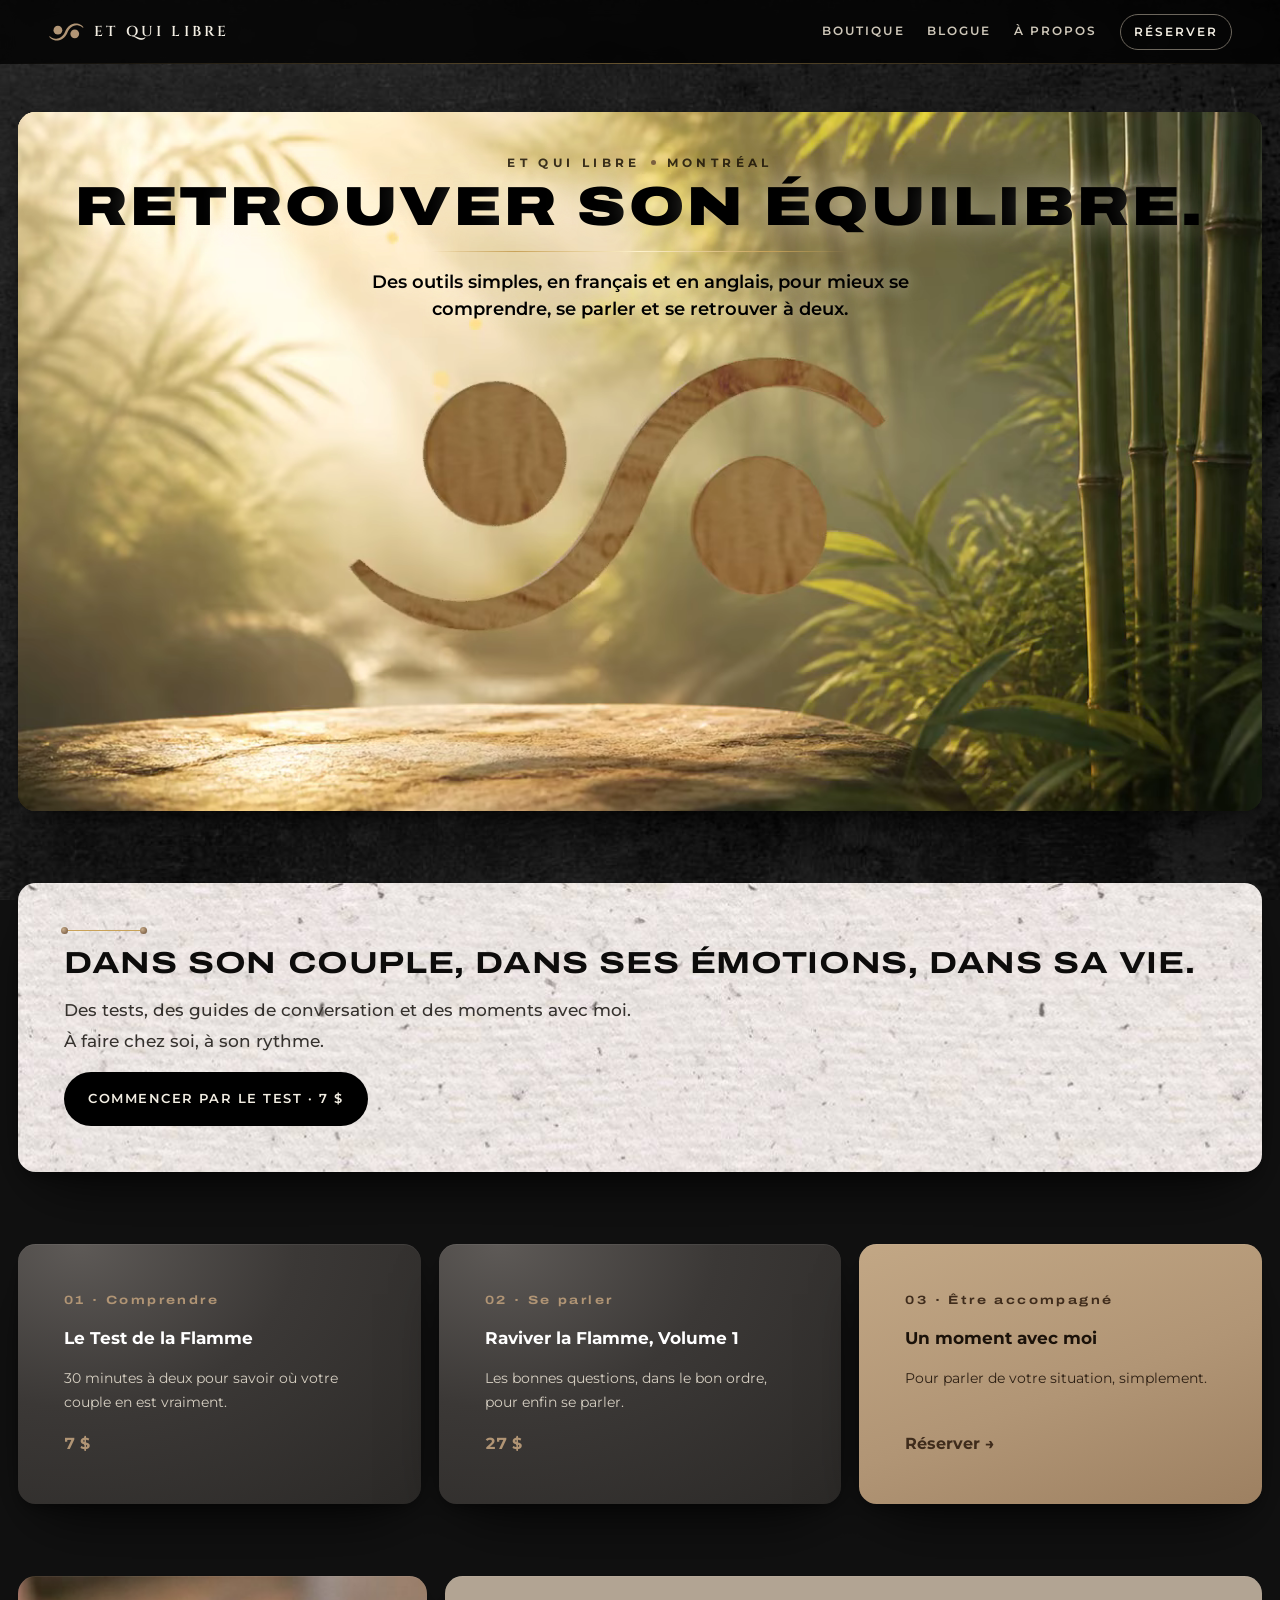
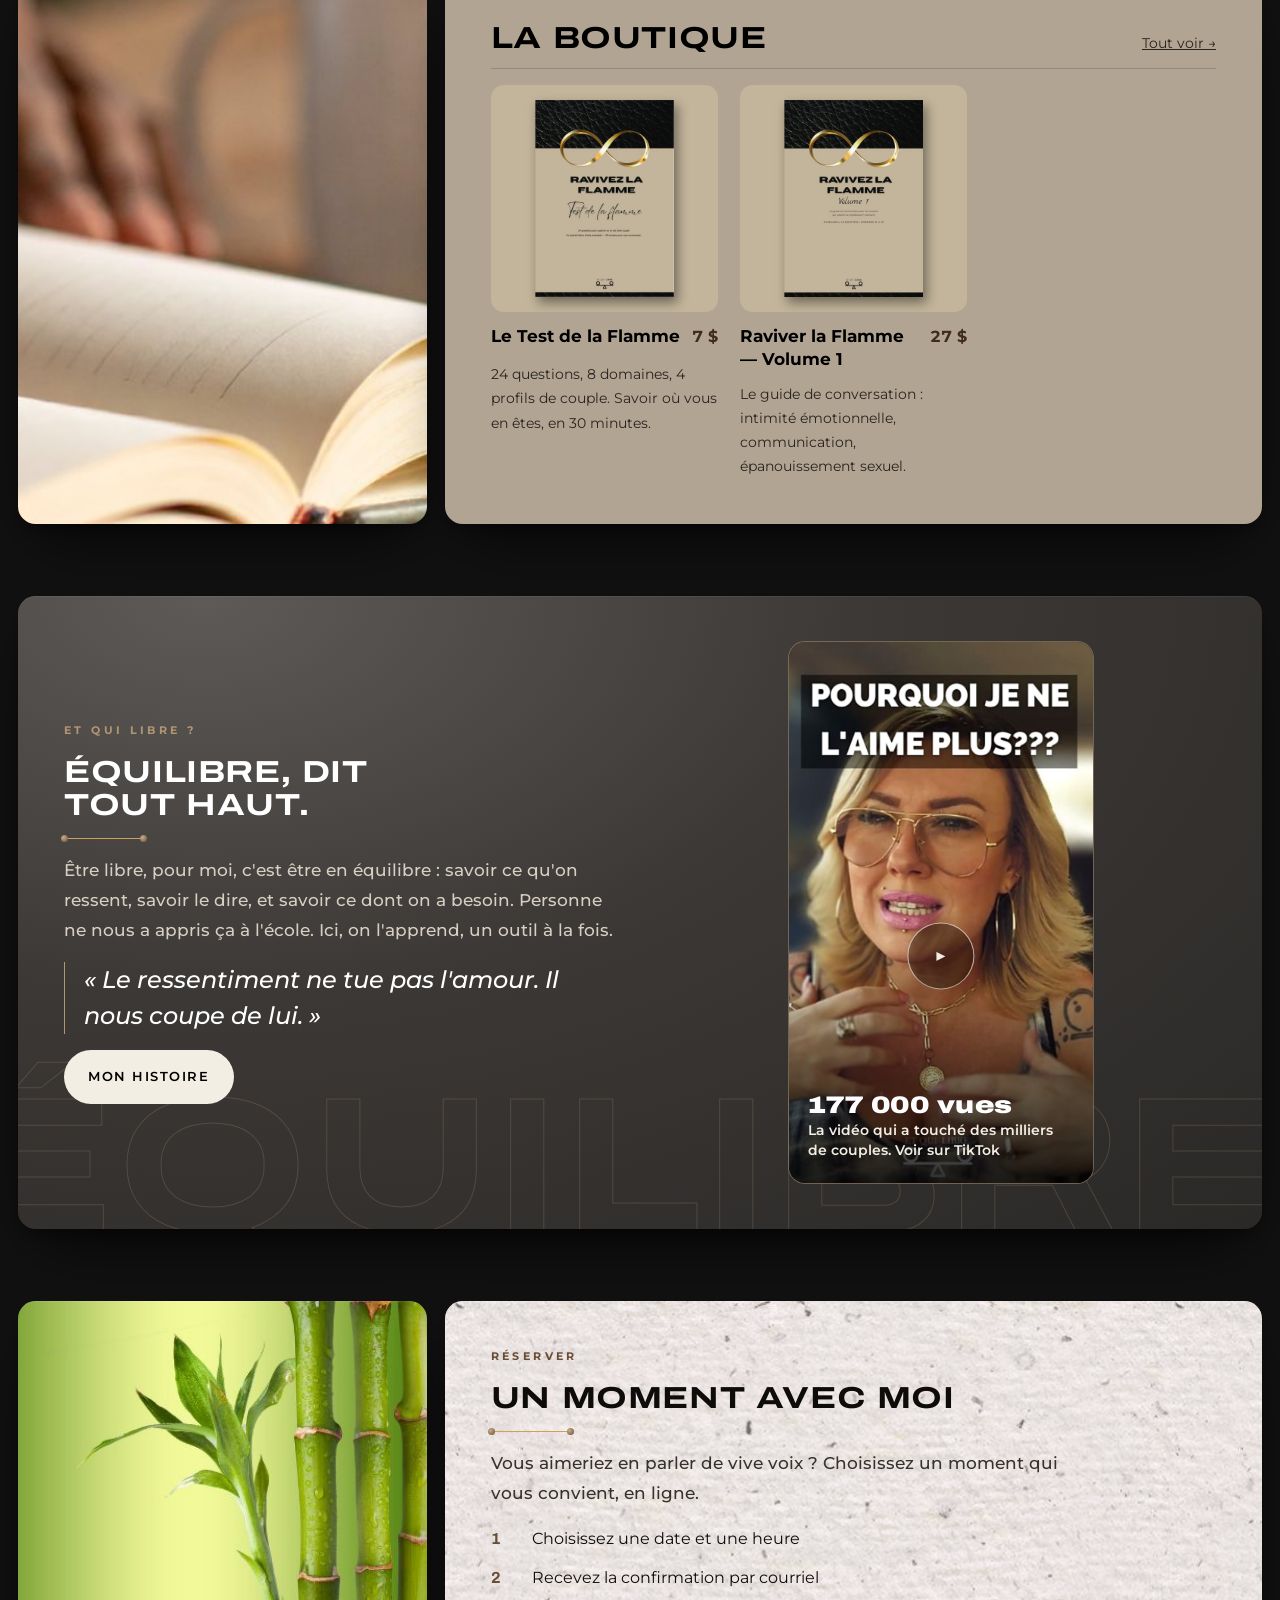
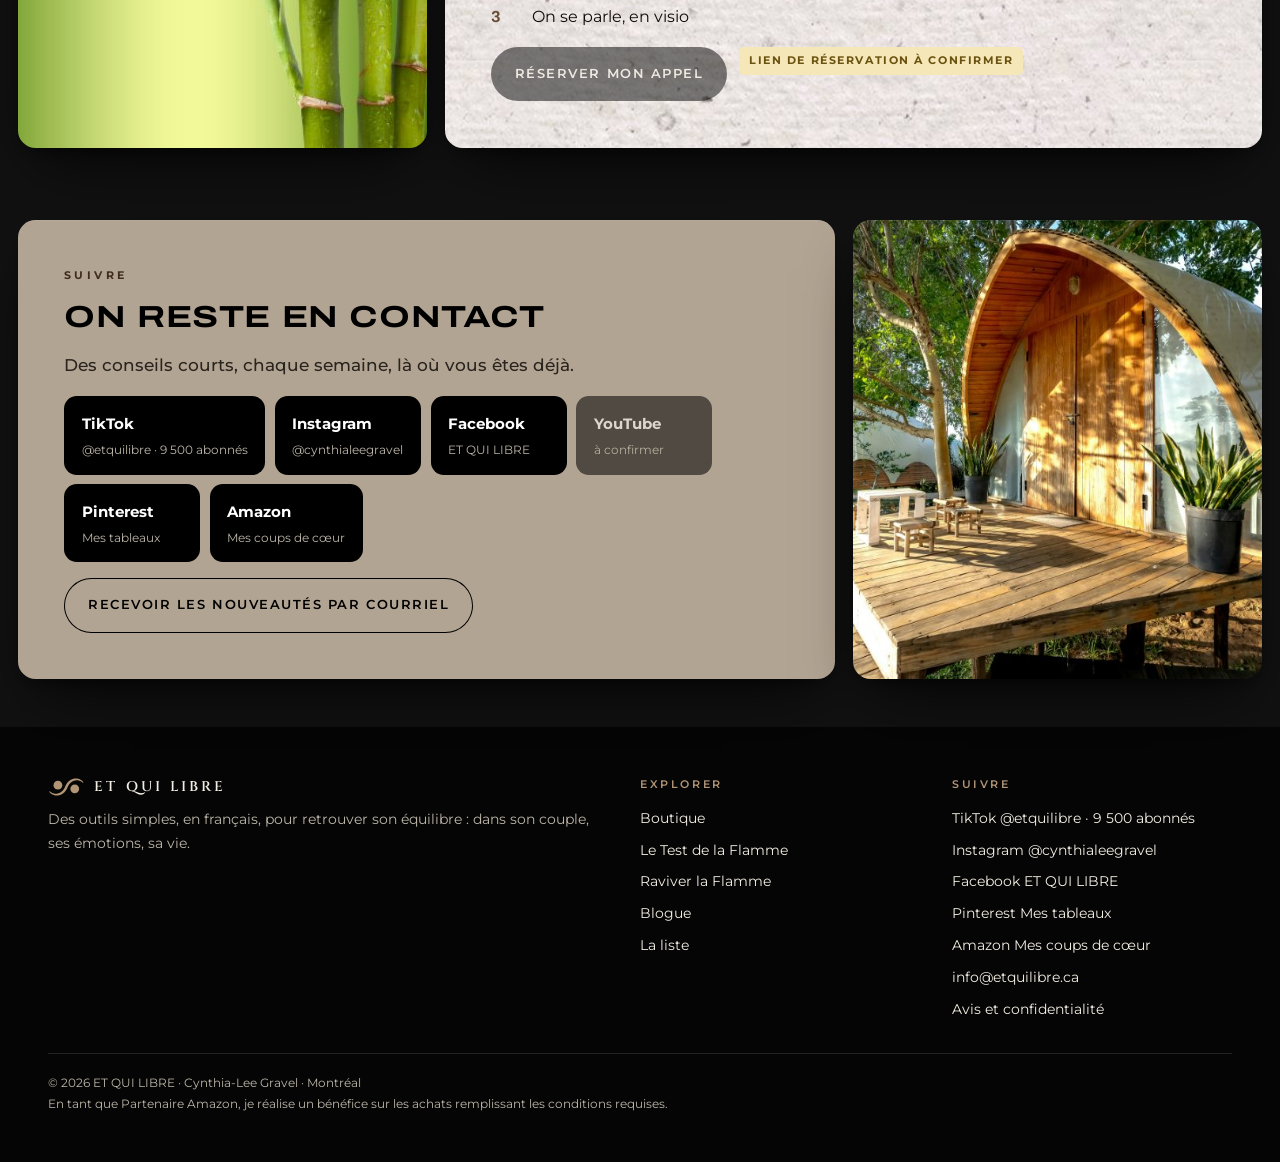
==== index.html @ c521b063 "Add files via upload" ====
<!doctype html><html lang="fr"><head><meta charset="utf-8"><meta name="viewport" content="width=device-width, initial-scale=1, viewport-fit=cover"><title>ET QUI LIBRE</title>
<meta name="claude:viewport-fit-sides" content="cover">
<meta name="description" content="Des outils simples, en français, pour retrouver son équilibre : dans son couple, ses émotions, sa vie.">
<meta property="og:title" content="ET QUI LIBRE"><meta property="og:description" content="Des outils simples, en français, pour retrouver son équilibre : dans son couple, ses émotions, sa vie.">
<link rel="preconnect" href="https://fonts.googleapis.com"><link rel="preconnect" href="https://fonts.gstatic.com" crossorigin><link rel="stylesheet" href="https://fonts.googleapis.com/css2?family=Archivo:wdth,wght@125,400;125,700;125,900&family=Cinzel:wght@600&family=Montserrat:ital,wght@0,400;0,500;0,700;1,500&display=swap"><link rel="stylesheet" href="style.css">
</head><body><header class="top"><div class="wrap"><a class="brand" href="index.html"><svg viewBox="0 0 100 60" aria-hidden="true"><path d="M3.3 42.6 L3.8 43.4 L4.4 44.1 L5.0 44.9 L5.7 45.6 L6.4 46.2 L7.0 46.9 L7.8 47.5 L8.5 48.1 L9.3 48.6 L10.0 49.2 L10.8 49.7 L11.6 50.1 L12.5 50.6 L13.3 51.0 L14.2 51.4 L15.1 51.7 L15.9 52.0 L16.8 52.3 L17.8 52.5 L18.7 52.8 L19.6 52.9 L20.6 53.1 L21.5 53.2 L22.5 53.3 L23.4 53.3 L24.4 53.3 L25.4 53.3 L26.3 53.2 L27.3 53.1 L28.3 53.0 L29.3 52.8 L30.3 52.6 L31.2 52.4 L32.2 52.1 L33.2 51.7 L34.1 51.4 L35.1 51.0 L36.0 50.6 L37.0 50.1 L37.9 49.6 L38.8 49.0 L39.8 48.4 L40.7 47.8 L41.5 47.1 L42.4 46.4 L43.3 45.7 L44.1 44.9 L44.9 44.1 L45.7 43.2 L46.5 42.3 L47.3 41.4 L48.0 40.4 L48.8 39.4 L49.5 38.4 L50.1 37.3 L50.8 36.2 L51.4 35.0 L52.0 33.8 L52.6 32.6 L53.1 31.4 L53.6 30.2 L54.1 29.2 L54.6 28.1 L55.1 27.1 L55.7 26.2 L56.2 25.3 L56.8 24.4 L57.4 23.5 L58.0 22.7 L58.6 21.9 L59.2 21.2 L59.9 20.5 L60.5 19.8 L61.2 19.1 L61.8 18.5 L62.5 17.9 L63.2 17.3 L63.9 16.8 L64.6 16.3 L65.3 15.8 L66.0 15.3 L66.8 14.9 L67.5 14.5 L68.2 14.1 L69.0 13.8 L69.7 13.5 L70.5 13.2 L71.3 12.9 L72.0 12.7 L72.8 12.5 L73.6 12.3 L74.3 12.2 L75.1 12.0 L75.9 11.9 L76.7 11.8 L77.5 11.8 L78.3 11.8 L79.0 11.8 L79.8 11.8 L80.6 11.9 L81.4 11.9 L82.2 12.1 L82.9 12.2 L83.7 12.4 L84.5 12.5 L85.3 12.8 L86.0 13.0 L86.8 13.3 L87.5 13.6 L88.3 13.9 L89.0 14.2 L89.7 14.6 L90.5 15.0 L91.2 15.5 L91.9 15.9 L92.6 16.4 L93.3 16.9 L94.0 17.5 L94.6 18.0 L95.3 18.6 L96.7 17.4 L96.2 16.6 L95.6 15.9 L95.0 15.1 L94.3 14.4 L93.6 13.8 L93.0 13.1 L92.2 12.5 L91.5 11.9 L90.7 11.4 L90.0 10.8 L89.2 10.3 L88.4 9.9 L87.5 9.4 L86.7 9.0 L85.8 8.6 L84.9 8.3 L84.1 8.0 L83.2 7.7 L82.2 7.5 L81.3 7.2 L80.4 7.1 L79.4 6.9 L78.5 6.8 L77.5 6.7 L76.6 6.7 L75.6 6.7 L74.6 6.7 L73.7 6.8 L72.7 6.9 L71.7 7.0 L70.7 7.2 L69.7 7.4 L68.8 7.6 L67.8 7.9 L66.8 8.3 L65.9 8.6 L64.9 9.0 L64.0 9.4 L63.0 9.9 L62.1 10.4 L61.2 11.0 L60.2 11.6 L59.3 12.2 L58.5 12.9 L57.6 13.6 L56.7 14.3 L55.9 15.1 L55.1 15.9 L54.3 16.8 L53.5 17.7 L52.7 18.6 L52.0 19.6 L51.2 20.6 L50.5 21.6 L49.9 22.7 L49.2 23.8 L48.6 25.0 L48.0 26.2 L47.4 27.4 L46.9 28.6 L46.4 29.8 L45.9 30.8 L45.4 31.9 L44.9 32.9 L44.3 33.8 L43.8 34.7 L43.2 35.6 L42.6 36.5 L42.0 37.3 L41.4 38.1 L40.8 38.8 L40.1 39.5 L39.5 40.2 L38.8 40.9 L38.2 41.5 L37.5 42.1 L36.8 42.7 L36.1 43.2 L35.4 43.7 L34.7 44.2 L34.0 44.7 L33.2 45.1 L32.5 45.5 L31.8 45.9 L31.0 46.2 L30.3 46.5 L29.5 46.8 L28.7 47.1 L28.0 47.3 L27.2 47.5 L26.4 47.7 L25.7 47.8 L24.9 48.0 L24.1 48.1 L23.3 48.2 L22.5 48.2 L21.7 48.2 L21.0 48.2 L20.2 48.2 L19.4 48.1 L18.6 48.1 L17.8 47.9 L17.1 47.8 L16.3 47.6 L15.5 47.5 L14.7 47.2 L14.0 47.0 L13.2 46.7 L12.5 46.4 L11.7 46.1 L11.0 45.8 L10.3 45.4 L9.5 45.0 L8.8 44.5 L8.1 44.1 L7.4 43.6 L6.7 43.1 L6.0 42.5 L5.4 42.0 L4.7 41.4Z" fill="currentColor"/><circle cx="27" cy="25" r="12" fill="currentColor"/><circle cx="73" cy="35" r="12" fill="currentColor"/></svg><span>ET QUI LIBRE</span></a><nav class="nav" aria-label="Menu"><a href="boutique/index.html">Boutique</a><a href="blogue/index.html">Blogue</a><a href="a-propos/index.html">À propos</a><a href="index.html#reserver" class="cta">Réserver</a></nav></div></header><main>
<section class="hero-video" aria-label="ET QUI LIBRE">
 <div class="media">
  <img class="poster" src="assets/hero-intro-poster.jpg" alt="Le symbole ET QUI LIBRE en bois, dans une forêt de bambous au soleil">
  <video id="intro" muted playsinline autoplay preload="auto" poster="assets/hero-intro-poster.jpg"><source src="assets/hero-intro.webm" type="video/webm"><source src="assets/hero-intro.mp4" type="video/mp4"></video>
  <video id="boucle" muted playsinline loop preload="auto" hidden><source src="assets/hero-loop.webm" type="video/webm"><source src="assets/hero-loop.mp4" type="video/mp4"></video>
  <div class="hero-titre"><span class="hero-sur">ET QUI LIBRE <i></i> MONTRÉAL</span><h1 class="script" id="titre-hero">Retrouver son équilibre.</h1><span class="hero-trait"></span><p id="sous-hero">Des outils simples, en français et en anglais, pour mieux se comprendre, se parler et se retrouver à deux.</p></div>
 </div>
</section>
<script>
(function(){var a=document.getElementById('intro'),b=document.getElementById('boucle');if(!a||!b)return;
 a.addEventListener('ended',function(){b.hidden=false;b.play().catch(function(){});a.hidden=true;});
 a.play().catch(function(){});})();
(function(){var h=document.getElementById('titre-hero'),p=document.getElementById('sous-hero');if(!h)return;
 var t=h.textContent;h.setAttribute('aria-label',t);var i=0;
 h.innerHTML=t.split(' ').map(function(w){return '<span class="mot" aria-hidden="true">'+w.split('').map(function(c){return '<span class="l" style="--i:'+(i++)+'">'+c+'</span>';}).join('')+'</span>';}).join(' ');
 if(p){var k=0;p.innerHTML=p.textContent.split(' ').map(function(w){return '<span class="m" style="--k:'+(k++)+'">'+w+'</span>';}).join(' ');}
 requestAnimationFrame(function(){document.querySelector('.hero-titre').classList.add('go');});})();
</script>

<section class="rangee r-1">
 <div class="tuile papier" style="justify-content:center">
  <div class="or"></div>
  <h2 class="script">Dans son couple, dans ses émotions, dans sa vie.</h2>
  <p class="lede">Des tests, des guides de conversation et des moments avec moi. À faire chez soi, à son rythme.</p>
  <div class="btns"><a class="btn" href="test/index.html">Commencer par le test · 7 $</a></div>
 </div>
</section>

<section class="rangee r-3">
 <a class="tuile sombre voie" href="test/index.html"><span class="num">01 · Comprendre</span><h3>Le Test de la Flamme</h3><p class="note">30 minutes à deux pour savoir où votre couple en est vraiment.</p><span class="prix">7 $</span></a>
 <a class="tuile sombre voie" href="kit/index.html"><span class="num">02 · Se parler</span><h3>Raviver la Flamme, Volume 1</h3><p class="note">Les bonnes questions, dans le bon ordre, pour enfin se parler.</p><span class="prix">27 $</span></a>
 <a class="tuile bois voie" href="#reserver"><span class="num">03 · Être accompagné</span><h3>Un moment avec moi</h3><p class="note">Pour parler de votre situation, simplement.</p><span class="prix">Réserver →</span></a>
</section>

<section class="rangee r-1-2">
 <div class="tuile photo-t" style="background-image:url(assets/ecriture.jpg);background-position:62% center" role="img" aria-label="Une main qui écrit dans un carnet, à la lueur d'une bougie"></div>
 <div class="tuile gris">
  <div class="coll-head"><h2 class="script">La boutique</h2><a class="note" href="boutique/index.html">Tout voir →</a></div>
  <div class="grid"><a class="prod" href="test/index.html" style="text-decoration:none"><div class="vis"><img src="assets/test-flamme.jpg" alt="Le Test de la Flamme" loading="lazy"></div><div class="ligne"><h3>Le Test de la Flamme</h3><span class="prix">7 $</span></div><p class="note">24 questions, 8 domaines, 4 profils de couple. Savoir où vous en êtes, en 30 minutes.</p></a><a class="prod" href="kit/index.html" style="text-decoration:none"><div class="vis"><img src="assets/volume-1.jpg" alt="Raviver la Flamme — Volume 1" loading="lazy"></div><div class="ligne"><h3>Raviver la Flamme — Volume 1</h3><span class="prix">27 $</span></div><p class="note">Le guide de conversation : intimité émotionnelle, communication, épanouissement sexuel.</p></a></div>
 </div>
</section>

<section class="rangee r-1">
 <div class="tuile sombre"><span class="filigrane" aria-hidden="true">ÉQUILIBRE</span><div class="split" style="position:relative">
  <div class="stack">
   <span class="eyebrow">Et qui libre ?</span>
   <h2 class="script">Équilibre, dit tout haut.</h2>
   <div class="or"></div>
   <p class="lede">Être libre, pour moi, c'est être en équilibre : savoir ce qu'on ressent, savoir le dire, et savoir ce dont on a besoin. Personne ne nous a appris ça à l'école. Ici, on l'apprend, un outil à la fois.</p>
   <blockquote class="citation">« Le ressentiment ne tue pas l'amour. Il nous coupe de lui. »</blockquote>
   <p><a class="btn" href="a-propos/index.html">Mon histoire</a></p>
  </div>
  <a class="tt" href="https://vt.tiktok.com/ZSgmPyGpY/" target="_blank" rel="noopener" aria-label="Voir la vidéo TikTok sur le ressentiment"><img src="assets/tiktok-ressentiment.jpg" alt="Cynthia-Lee dans sa vidéo « Pourquoi je ne l’aime plus ? »" loading="lazy"><span class="tt-play">▶</span><span class="tt-txt"><b>177 000 vues</b>La vidéo qui a touché des milliers de couples. Voir sur TikTok</span></a>
 </div></div>
</section>

<section class="rangee r-1-2" id="reserver">
 <div class="tuile photo-t" style="background-image:url(assets/bambou.jpg)" role="img" aria-label="Des tiges de bambou"></div>
 <div class="tuile papier">
  <span class="eyebrow">Réserver</span>
  <h2 class="script">Un moment avec moi</h2>
  <div class="or"></div>
  <p class="lede">Vous aimeriez en parler de vive voix ? Choisissez un moment qui vous convient, en ligne.</p>
  <ol class="etapes"><li>Choisissez une date et une heure</li><li>Recevez la confirmation par courriel</li><li>On se parle, en visio</li></ol>
  <div class="btns"><span class="btn" aria-disabled="true">Réserver mon appel</span><span class="a-confirmer">Lien de réservation à confirmer</span></div>
 </div>
</section>

<section class="rangee r-2-1">
 <div class="tuile gris">
  <span class="eyebrow">Suivre</span>
  <h2 class="script">On reste en contact</h2>
  <p class="lede">Des conseils courts, chaque semaine, là où vous êtes déjà.</p>
  <div class="reseaux"><a class="reseau" href="https://www.tiktok.com/@etquilibre" target="_blank" rel="noopener"><b>TikTok</b><span>@etquilibre · 9 500 abonnés</span></a><a class="reseau" href="https://www.instagram.com/cynthialeegravel/" target="_blank" rel="noopener"><b>Instagram</b><span>@cynthialeegravel</span></a><a class="reseau" href="https://www.facebook.com/profile.php?id=100063501461321" target="_blank" rel="noopener"><b>Facebook</b><span>ET QUI LIBRE</span></a><div class="reseau off"><b>YouTube</b><span>à confirmer</span></div><a class="reseau" href="https://pin.it/4rcnFLC" target="_blank" rel="noopener"><b>Pinterest</b><span>Mes tableaux</span></a><a class="reseau" href="https://www.amazon.com/shop/cynthia-leegravel" target="_blank" rel="noopener"><b>Amazon</b><span>Mes coups de cœur</span></a></div>
  <div class="btns"><a class="btn ligne" href="liste/index.html">Recevoir les nouveautés par courriel</a></div>
 </div>
 <div class="tuile photo-t" style="background-image:url(assets/refuge.jpg)" role="img" aria-label="Un refuge en bois dans la nature"></div>
</section>
</main><footer><div class="wrap">
<div class="col"><div class="logo-pied"><svg viewBox="0 0 100 60" aria-hidden="true"><path d="M3.3 42.6 L3.8 43.4 L4.4 44.1 L5.0 44.9 L5.7 45.6 L6.4 46.2 L7.0 46.9 L7.8 47.5 L8.5 48.1 L9.3 48.6 L10.0 49.2 L10.8 49.7 L11.6 50.1 L12.5 50.6 L13.3 51.0 L14.2 51.4 L15.1 51.7 L15.9 52.0 L16.8 52.3 L17.8 52.5 L18.7 52.8 L19.6 52.9 L20.6 53.1 L21.5 53.2 L22.5 53.3 L23.4 53.3 L24.4 53.3 L25.4 53.3 L26.3 53.2 L27.3 53.1 L28.3 53.0 L29.3 52.8 L30.3 52.6 L31.2 52.4 L32.2 52.1 L33.2 51.7 L34.1 51.4 L35.1 51.0 L36.0 50.6 L37.0 50.1 L37.9 49.6 L38.8 49.0 L39.8 48.4 L40.7 47.8 L41.5 47.1 L42.4 46.4 L43.3 45.7 L44.1 44.9 L44.9 44.1 L45.7 43.2 L46.5 42.3 L47.3 41.4 L48.0 40.4 L48.8 39.4 L49.5 38.4 L50.1 37.3 L50.8 36.2 L51.4 35.0 L52.0 33.8 L52.6 32.6 L53.1 31.4 L53.6 30.2 L54.1 29.2 L54.6 28.1 L55.1 27.1 L55.7 26.2 L56.2 25.3 L56.8 24.4 L57.4 23.5 L58.0 22.7 L58.6 21.9 L59.2 21.2 L59.9 20.5 L60.5 19.8 L61.2 19.1 L61.8 18.5 L62.5 17.9 L63.2 17.3 L63.9 16.8 L64.6 16.3 L65.3 15.8 L66.0 15.3 L66.8 14.9 L67.5 14.5 L68.2 14.1 L69.0 13.8 L69.7 13.5 L70.5 13.2 L71.3 12.9 L72.0 12.7 L72.8 12.5 L73.6 12.3 L74.3 12.2 L75.1 12.0 L75.9 11.9 L76.7 11.8 L77.5 11.8 L78.3 11.8 L79.0 11.8 L79.8 11.8 L80.6 11.9 L81.4 11.9 L82.2 12.1 L82.9 12.2 L83.7 12.4 L84.5 12.5 L85.3 12.8 L86.0 13.0 L86.8 13.3 L87.5 13.6 L88.3 13.9 L89.0 14.2 L89.7 14.6 L90.5 15.0 L91.2 15.5 L91.9 15.9 L92.6 16.4 L93.3 16.9 L94.0 17.5 L94.6 18.0 L95.3 18.6 L96.7 17.4 L96.2 16.6 L95.6 15.9 L95.0 15.1 L94.3 14.4 L93.6 13.8 L93.0 13.1 L92.2 12.5 L91.5 11.9 L90.7 11.4 L90.0 10.8 L89.2 10.3 L88.4 9.9 L87.5 9.4 L86.7 9.0 L85.8 8.6 L84.9 8.3 L84.1 8.0 L83.2 7.7 L82.2 7.5 L81.3 7.2 L80.4 7.1 L79.4 6.9 L78.5 6.8 L77.5 6.7 L76.6 6.7 L75.6 6.7 L74.6 6.7 L73.7 6.8 L72.7 6.9 L71.7 7.0 L70.7 7.2 L69.7 7.4 L68.8 7.6 L67.8 7.9 L66.8 8.3 L65.9 8.6 L64.9 9.0 L64.0 9.4 L63.0 9.9 L62.1 10.4 L61.2 11.0 L60.2 11.6 L59.3 12.2 L58.5 12.9 L57.6 13.6 L56.7 14.3 L55.9 15.1 L55.1 15.9 L54.3 16.8 L53.5 17.7 L52.7 18.6 L52.0 19.6 L51.2 20.6 L50.5 21.6 L49.9 22.7 L49.2 23.8 L48.6 25.0 L48.0 26.2 L47.4 27.4 L46.9 28.6 L46.4 29.8 L45.9 30.8 L45.4 31.9 L44.9 32.9 L44.3 33.8 L43.8 34.7 L43.2 35.6 L42.6 36.5 L42.0 37.3 L41.4 38.1 L40.8 38.8 L40.1 39.5 L39.5 40.2 L38.8 40.9 L38.2 41.5 L37.5 42.1 L36.8 42.7 L36.1 43.2 L35.4 43.7 L34.7 44.2 L34.0 44.7 L33.2 45.1 L32.5 45.5 L31.8 45.9 L31.0 46.2 L30.3 46.5 L29.5 46.8 L28.7 47.1 L28.0 47.3 L27.2 47.5 L26.4 47.7 L25.7 47.8 L24.9 48.0 L24.1 48.1 L23.3 48.2 L22.5 48.2 L21.7 48.2 L21.0 48.2 L20.2 48.2 L19.4 48.1 L18.6 48.1 L17.8 47.9 L17.1 47.8 L16.3 47.6 L15.5 47.5 L14.7 47.2 L14.0 47.0 L13.2 46.7 L12.5 46.4 L11.7 46.1 L11.0 45.8 L10.3 45.4 L9.5 45.0 L8.8 44.5 L8.1 44.1 L7.4 43.6 L6.7 43.1 L6.0 42.5 L5.4 42.0 L4.7 41.4Z" fill="currentColor"/><circle cx="27" cy="25" r="12" fill="currentColor"/><circle cx="73" cy="35" r="12" fill="currentColor"/></svg><span>ET QUI LIBRE</span></div><p>Des outils simples, en français, pour retrouver son équilibre : dans son couple, ses émotions, sa vie.</p></div>
<div class="col"><span class="titre">Explorer</span><a href="boutique/index.html">Boutique</a><a href="test/index.html">Le Test de la Flamme</a><a href="kit/index.html">Raviver la Flamme</a><a href="blogue/index.html">Blogue</a><a href="liste/index.html">La liste</a></div>
<div class="col"><span class="titre">Suivre</span><a href="https://www.tiktok.com/@etquilibre">TikTok @etquilibre · 9 500 abonnés</a><a href="https://www.instagram.com/cynthialeegravel/">Instagram @cynthialeegravel</a><a href="https://www.facebook.com/profile.php?id=100063501461321">Facebook ET QUI LIBRE</a><a href="https://pin.it/4rcnFLC">Pinterest Mes tableaux</a><a href="https://www.amazon.com/shop/cynthia-leegravel">Amazon Mes coups de cœur</a><a href="contact/index.html">info@etquilibre.ca</a><a href="contact/index.html#avis">Avis et confidentialité</a></div>
<p class="bas">© 2026 ET QUI LIBRE · Cynthia-Lee Gravel · Montréal<br>En tant que Partenaire Amazon, je réalise un bénéfice sur les achats remplissant les conditions requises.</p></div></footer><script>
(function(){var d=document.documentElement;d.classList.add('js');
 var rm=false;
 
 if('IntersectionObserver' in window&&!rm){var io=new IntersectionObserver(function(es){es.forEach(function(e){if(e.isIntersecting){e.target.classList.add('vu');io.unobserve(e.target);}});},{rootMargin:'0px 0px -12% 0px'});
  document.querySelectorAll('.tuile,main>section:not(.rangee):not(.hero-video)').forEach(function(el){io.observe(el);});}
 else document.querySelectorAll('.tuile,main>section').forEach(function(el){el.classList.add('vu');});
 document.addEventListener('pointermove',function(e){var c=e.target.closest&&e.target.closest('.tuile');if(!c)return;var r=c.getBoundingClientRect();c.style.setProperty('--x',(e.clientX-r.left)+'px');c.style.setProperty('--y',(e.clientY-r.top)+'px');},{passive:true});
 document.addEventListener('pointerdown',function(e){var b=e.target.closest&&e.target.closest('.btn,.nav a.cta');if(!b||rm)return;var r=b.getBoundingClientRect(),o=document.createElement('span');o.className='onde';o.style.left=(e.clientX-r.left)+'px';o.style.top=(e.clientY-r.top)+'px';b.appendChild(o);setTimeout(function(){o.remove();},750);});
 document.querySelectorAll('[data-tiktok]').forEach(function(f){f.addEventListener('click',function(){f.outerHTML='<iframe class="tt-frame" src="https://www.tiktok.com/embed/v2/'+f.dataset.tiktok+'" allow="encrypted-media; fullscreen" title="Vidéo TikTok ET QUI LIBRE"></iframe>';});});
})();
</script></body></html>
---- style.css ----
/* ET QUI LIBRE · v7 · "the site is the brand board"
   Black page. Every section is a tile with a black gap around it: recycled paper, charcoal, wood, warm grey, photos.
   Gold = thin lines that catch the light. Green = only appears around things you touch. */
:root{
  --noir:#000;
  --papier:#ebe6df;
  --charbon:#5e5a57;
  --charbon-2:#2b2927;
  --gris:#b2a493;
  --bois:#b19575;
  --choco:#684c34;
  --olive:#60683a;
  --bambou:#adad40;
  --or:#c9a35a; --or-clair:#f1dca6;
  --creme:#f3eee3;
  --halo:rgba(120,140,52,.6);
  --gap:14px; --rayon:1.1rem;
  --titre:"Archivo","Arial Black",sans-serif;
  --texte:"Montserrat","Segoe UI",system-ui,sans-serif;
  --logo:"Cinzel",Georgia,serif;
  --txt:#0d0c0b; --txt2:#36322e; --acc:var(--choco); --ligne:rgba(0,0,0,.14);
  color-scheme:light;
}
*{box-sizing:border-box}
html,body{background:var(--noir)}
body{margin:0;color:var(--txt);font-family:var(--texte);font-size:1rem;line-height:1.75}
body::before{content:"";position:fixed;inset:0 0 auto;height:env(safe-area-inset-top,0px);z-index:10;background:var(--noir)}
img,video{max-width:100%;display:block}
a{color:inherit}
h1,h2,h3{text-wrap:balance;margin:0;line-height:1.08;color:var(--txt)}
p{margin:0}
.wrap{max-width:72rem;margin:0 auto;padding-left:max(clamp(20px,4vw,48px),env(safe-area-inset-left,0px));padding-right:max(clamp(20px,4vw,48px),env(safe-area-inset-right,0px))}
.narrow{max-width:46rem}
.script{font-family:var(--titre);font-weight:700;font-stretch:125%;font-variation-settings:"wdth" 125;text-transform:uppercase;letter-spacing:.02em}
h1.script{font-size:clamp(1.9rem,4.6vw,3.4rem)}
h2.script{font-size:clamp(1.3rem,2.6vw,1.9rem)}
h3{font-size:1.05rem;font-weight:700;line-height:1.35}
.lede{font-size:1.08rem;color:var(--txt2);max-width:36rem;font-weight:500}
.eyebrow{font-size:.7rem;font-weight:700;letter-spacing:.3em;text-transform:uppercase;color:var(--acc)}
.note{font-size:.86rem;color:var(--txt2)}
.stack{display:flex;flex-direction:column;gap:1rem}
.stack-l{display:flex;flex-direction:column;gap:2.2rem}
.center{text-align:center;align-items:center;margin-inline:auto}
.split{display:grid;grid-template-columns:1fr 1fr;gap:clamp(1.5rem,4vw,3.5rem);align-items:center}
.split>*{min-width:0}
@media (max-width:820px){.split{grid-template-columns:1fr}}

/* ---------- tile themes ---------- */
.papier,main>section{background:var(--papier) url(assets/papier.jpg) 0 0/720px repeat}
.sombre,main>section.band-noir,main>section.band-charbon{--txt:#fff;--txt2:#d6cfc2;--acc:var(--bois);--ligne:rgba(255,255,255,.14);background:radial-gradient(120% 140% at 15% 0%,var(--charbon) 0%,#3b3836 45%,var(--charbon-2) 100%);color:var(--txt)}
.gris{--txt:#000;--txt2:#2a241e;--acc:#3f2c1c;--ligne:rgba(0,0,0,.16);background:var(--gris)}
.bois{--txt:#1b120a;--txt2:#2e2014;--acc:#3f2c1c;--ligne:rgba(0,0,0,.16);background:linear-gradient(160deg,#c2a785,var(--bois) 55%,#9d8061)}
.photo-t{background:#222 center/cover no-repeat;min-height:16rem}

/* ---------- layout: page = board ---------- */
main{max-width:84rem;margin:0 auto;padding:var(--gap);display:flex;flex-direction:column;gap:var(--gap)}
main>section{border-radius:var(--rayon);overflow:hidden;padding-block:clamp(2.6rem,6vw,5rem);position:relative;color:var(--txt)}
main>section.rangee{background:none;padding:0;border-radius:0;overflow:visible;display:grid;gap:var(--gap)}
.tuile{border-radius:var(--rayon);overflow:hidden;position:relative;padding:clamp(1.6rem,3.6vw,3rem);min-width:0;color:var(--txt);text-decoration:none;display:flex;flex-direction:column;gap:1rem}
.tuile.photo-t{padding:0}
.r-2-1{grid-template-columns:2fr 1fr}.r-1-2{grid-template-columns:1fr 2fr}.r-3{grid-template-columns:repeat(3,1fr)}.r-1{grid-template-columns:1fr}
@media (max-width:820px){.r-2-1,.r-1-2,.r-3{grid-template-columns:1fr}}

/* ---------- header (black, like the board) ---------- */
.top{position:sticky;top:env(safe-area-inset-top,0px);z-index:5;background:rgba(0,0,0,.92);color:var(--creme)}
.top::after{content:"";position:absolute;left:0;right:0;bottom:0;height:1px;background:linear-gradient(90deg,transparent,var(--or),transparent);opacity:.5}
.top .wrap{display:flex;align-items:center;justify-content:space-between;gap:.5rem 1.5rem;padding-block:.85rem;flex-wrap:wrap;max-width:84rem}
.brand{display:flex;align-items:center;gap:.6rem;text-decoration:none;color:var(--bois)}
.brand svg{height:22px;width:auto}
.brand span{font-family:var(--logo);font-weight:600;letter-spacing:.22em;font-size:.9rem;color:var(--creme)}
.nav{display:flex;gap:.3rem 1.4rem;flex-wrap:wrap;font-size:.72rem;font-weight:600;letter-spacing:.18em;text-transform:uppercase;align-items:center}
.nav a{text-decoration:none;color:#cfc8ba;padding:.2rem 0;border-bottom:1px solid transparent;transition:color .25s,border-color .25s,text-shadow .25s}
.nav a:hover,.nav a[aria-current]{color:#fff;border-bottom-color:var(--bambou);text-shadow:0 0 14px var(--halo)}
.nav a.cta{color:var(--creme);border:1px solid #6d675d;padding:.45rem .8rem;border-radius:999px;transition:box-shadow .3s,border-color .3s}
.nav a.cta:hover{border-color:var(--bambou);box-shadow:0 0 22px 4px var(--halo)}

/* ---------- gold line that finds its balance ---------- */
.or{height:1px;width:5rem;position:relative;overflow:visible;background:linear-gradient(90deg,var(--or) 0%,var(--or) 40%,var(--or-clair) 50%,var(--or) 60%,var(--or) 100%);background-size:300% 100%;animation:reflet 6s ease-in-out infinite}
.or::before,.or::after{content:"";position:absolute;top:50%;width:7px;height:7px;margin-top:-3.5px;border-radius:50%;background:radial-gradient(circle at 35% 35%,#c9ad8b,var(--choco))}
.or::before{left:-3px}.or::after{right:-3px}
.or.long{width:100%}.or.long::before,.or.long::after{display:none}
@keyframes reflet{0%,55%{background-position:100% 0}85%,100%{background-position:0 0}}
.js .tuile .or:not(.long),.js main>section .or:not(.long){transform:rotate(-9deg)}
.js .vu .or:not(.long){animation:reflet 6s ease-in-out infinite,equilibre 1.8s cubic-bezier(.3,1.6,.5,1) .3s both}
@keyframes equilibre{0%{transform:rotate(-9deg)}35%{transform:rotate(5deg)}60%{transform:rotate(-2deg)}80%{transform:rotate(.8deg)}100%{transform:rotate(0)}}

/* ---------- buttons: black / cream / outline. Green only as a halo when touched ---------- */
.btn{position:relative;overflow:hidden;isolation:isolate;display:inline-flex;align-items:center;gap:.55rem;background:#000;color:var(--creme);text-decoration:none;font-weight:600;font-size:.8rem;letter-spacing:.12em;text-transform:uppercase;padding:1rem 1.5rem;border-radius:999px;border:0;cursor:pointer;transition:box-shadow .3s,transform .25s}
.btn:hover{transform:translateY(-1px);box-shadow:0 0 0 1px rgba(173,173,64,.6),0 0 26px 5px var(--halo)}
.btn:active{transform:scale(.98)}
.btn.clair,.sombre .btn,.verre .btn,.band-noir .btn,.band-charbon .btn{background:var(--creme);color:#000}
.btn.ligne{background:transparent;color:var(--txt);box-shadow:inset 0 0 0 1px var(--txt)}
.btn.ligne:hover{box-shadow:inset 0 0 0 1px var(--bambou),0 0 26px 5px var(--halo)}
.btn[aria-disabled]{opacity:.5;pointer-events:none}
.btns{display:flex;flex-wrap:wrap;gap:.75rem;align-items:center}
.onde{position:absolute;z-index:-1;border-radius:50%;width:12px;height:12px;margin:-6px 0 0 -6px;background:rgba(140,160,60,.55);transform:scale(0);animation:onde .7s ease-out forwards;pointer-events:none}
@keyframes onde{to{transform:scale(40);opacity:0}}
a:focus-visible,.btn:focus-visible,button:focus-visible{outline:2px solid var(--bambou);outline-offset:3px}

/* tiles that are links: green halo around them */
a.tuile,.reseau,.prod .vis,.tt{transition:opacity .9s ease,box-shadow .4s,transform .35s cubic-bezier(.2,.8,.2,1)}
a.tuile:hover,.reseau:hover{box-shadow:0 0 0 1px rgba(173,173,64,.5),0 0 34px 6px var(--halo)}
.reseau:hover{transform:translateY(-3px)}
.prod:hover .vis{box-shadow:0 0 0 1px rgba(173,173,64,.5),0 0 34px 6px var(--halo)}

/* ---------- video hero ---------- */
main>section.hero-video{padding:0;background:#111}
.hero-video .media{position:relative;aspect-ratio:16/9;max-height:82vh;width:100%}
.hero-video video,.hero-video .poster{position:absolute;inset:0;width:100%;height:100%;object-fit:cover}

/* ---------- three ways ---------- */
.voie .num{font-family:var(--titre);font-weight:700;font-stretch:125%;font-variation-settings:"wdth" 125;font-size:.75rem;letter-spacing:.2em;color:var(--acc)}
.voie .prix{margin-top:auto}

/* ---------- products ---------- */
.grid{display:grid;grid-template-columns:repeat(auto-fill,minmax(14rem,1fr));gap:1.4rem}
.prod{display:flex;flex-direction:column;gap:.7rem;min-width:0;text-decoration:none;color:var(--txt)}
.prod .vis{aspect-ratio:1;border-radius:.8rem;overflow:hidden;background:rgba(0,0,0,.12);display:grid;place-items:center}
.prod .vis img{width:100%;height:100%;object-fit:cover;transition:transform .5s}
.prod:hover .vis img{transform:scale(1.03)}
.prod .vis.vide{background:rgba(0,0,0,.1) url(assets/symbole.svg) center/34% no-repeat}
.prod .ligne{display:flex;justify-content:space-between;gap:.5rem;align-items:baseline}
.prix{font-weight:700;font-variant-numeric:tabular-nums;white-space:nowrap;color:var(--acc)}
.pastille{font-size:.62rem;font-weight:700;letter-spacing:.18em;text-transform:uppercase;padding:.2rem .6rem;border-radius:999px;border:1px solid var(--ligne);color:var(--txt2);white-space:nowrap}
.coll-head{display:flex;justify-content:space-between;align-items:baseline;gap:1rem;flex-wrap:wrap;padding-bottom:.8rem;border-bottom:1px solid var(--ligne)}
.col-card{--txt:#fff;--txt2:#d6cfc2;--acc:var(--bois);background:linear-gradient(160deg,#4a4643,var(--charbon-2));color:var(--txt);border-radius:.9rem;padding:1.5rem;display:flex;flex-direction:column;gap:.5rem}
.col-card .compte{font-size:.7rem;color:var(--acc);font-weight:700;letter-spacing:.22em;text-transform:uppercase}

/* ---------- inner dark box ---------- */
.verre{--txt:#fff;--txt2:#d6cfc2;--acc:var(--bois);--ligne:rgba(255,255,255,.14);background:rgba(20,19,17,.85);color:var(--txt);border-radius:.9rem;padding:clamp(1.4rem,3vw,2.4rem)}
.verre h1.script{font-size:clamp(1.6rem,3vw,2.3rem)}

/* ---------- booking, socials ---------- */
.photo{border-radius:.8rem;width:100%;object-fit:cover;max-width:100%}
.etapes{list-style:none;margin:0;padding:0;display:grid;gap:.7rem;counter-reset:e}
.etapes li{display:grid;grid-template-columns:2rem 1fr;gap:.6rem;align-items:baseline;color:var(--txt)}
.etapes li::before{counter-increment:e;content:counter(e);font-family:var(--titre);font-weight:700;color:var(--acc)}
.a-confirmer{display:inline-block;align-self:flex-start;font-size:.7rem;font-weight:700;letter-spacing:.14em;text-transform:uppercase;background:#f6e7b8;color:#6a5310;padding:.25rem .6rem;border-radius:.3rem}
.reseaux{display:flex;flex-wrap:wrap;gap:.6rem}
.reseau{display:flex;flex-direction:column;gap:.1rem;min-width:8.5rem;padding:.9rem 1.1rem;border-radius:.8rem;background:#000;color:#fff;text-decoration:none}
.reseau b{font-size:.95rem}
.reseau span{font-size:.76rem;color:#bdb6a9}
.reseau.off{opacity:.55}

/* ---------- TikTok (light picture first; the real player loads on click) ---------- */
.tt{all:unset;box-sizing:border-box;position:relative;display:block;justify-self:center;width:min(100%,19rem);aspect-ratio:9/16;border-radius:1rem;overflow:hidden;cursor:pointer;box-shadow:0 0 0 1px rgba(177,149,117,.5)}
.tt img{position:absolute;inset:0;width:100%;height:100%;object-fit:cover;filter:brightness(.6)}
.tt-play{position:absolute;left:50%;top:44%;transform:translate(-50%,-50%);width:4.2rem;height:4.2rem;border-radius:50%;display:grid;place-items:center;font-size:1.3rem;color:var(--creme);border:1px solid rgba(243,238,227,.7);transition:box-shadow .3s,border-color .3s}
.tt-txt{position:absolute;left:1.2rem;right:1.2rem;bottom:1.4rem;color:var(--creme);font-weight:600;line-height:1.35}
.tt .a-confirmer{position:absolute;top:1rem;left:1rem}
.tt:not(.vide):hover{box-shadow:0 0 0 1px rgba(173,173,64,.5),0 0 36px 8px var(--halo)}
.tt:not(.vide):hover .tt-play{border-color:var(--bambou)}
.tt-frame{justify-self:center;width:min(100%,19rem);aspect-ratio:9/16;border:0;border-radius:1rem}
.filigrane{position:absolute;right:-2vw;bottom:-.18em;font-family:var(--titre);font-weight:700;font-stretch:125%;font-variation-settings:"wdth" 125;font-size:clamp(5rem,15vw,13rem);line-height:1;color:transparent;-webkit-text-stroke:1px rgba(177,149,117,.25);pointer-events:none;user-select:none;white-space:nowrap}
.band-noir .wrap{position:relative}

/* ---------- product / article pages ---------- */
.shot{border-radius:.8rem;box-shadow:0 26px 50px -24px rgba(0,0,0,.6)}
.douleurs{list-style:none;margin:0;padding:0;display:grid;gap:.85rem}
.douleurs li{padding-left:1.7rem;position:relative;color:var(--txt)}
.douleurs li::before{content:"";position:absolute;left:0;top:.85em;width:1rem;height:1px;background:var(--acc)}
.tablewrap{overflow-x:auto}
table.dom{border-collapse:collapse;width:100%;min-width:20rem}
table.dom th,table.dom td{text-align:left;padding:.7rem;border-bottom:1px solid var(--ligne);vertical-align:top;color:var(--txt)}
table.dom th{font-size:.68rem;letter-spacing:.22em;text-transform:uppercase;color:var(--acc);font-weight:700}
table.dom td:first-child{font-weight:700;color:var(--acc);width:3rem}
.citation{font-style:italic;font-weight:500;font-size:clamp(1.15rem,2.2vw,1.5rem);line-height:1.5;color:var(--txt);border-left:1px solid var(--acc);padding-left:1.2rem;margin:0}
.article{display:flex;flex-direction:column;gap:1.2rem}
.article p,.article li{color:var(--txt)}
.article h2{font-family:var(--titre);font-weight:700;font-stretch:125%;font-variation-settings:"wdth" 125;text-transform:uppercase;font-size:1rem;letter-spacing:.05em;color:var(--acc);margin-top:1.1rem}
.article blockquote{margin:0;padding:1rem 1.2rem;background:rgba(0,0,0,.06);border-left:1px solid var(--acc);border-radius:.3rem;font-style:italic}
.article ul{margin:0;padding-left:1.2rem;display:grid;gap:.45rem}
.cta-box{--txt:#fff;--txt2:#d6cfc2;background:#000;color:#fff;border-radius:.9rem;padding:1.8rem;display:flex;flex-direction:column;gap:.9rem;align-items:flex-start}
.posts{display:grid;gap:var(--gap);grid-template-columns:repeat(auto-fill,minmax(17rem,1fr))}
.post{--txt:#fff;--txt2:#d6cfc2;background:linear-gradient(160deg,#4a4643,var(--charbon-2));color:#fff;border-radius:.9rem;padding:1.4rem;display:flex;flex-direction:column;gap:.5rem;text-decoration:none;transition:box-shadow .4s,transform .35s}
.post:hover{transform:translateY(-3px);box-shadow:0 0 0 1px rgba(173,173,64,.5),0 0 34px 6px var(--halo)}
.post .meta{font-size:.68rem;color:var(--bois);letter-spacing:.22em;text-transform:uppercase;font-weight:700}
.liens{max-width:28rem;margin:0 auto;display:flex;flex-direction:column;gap:.75rem;text-align:center;align-items:stretch}
.liens .btn{justify-content:center}
.legal h2{font-size:.95rem}

/* ---------- reveal on scroll (opacity + movement only) ---------- */
.js .tuile,.js main>section:not(.rangee):not(.hero-video){opacity:0;transform:translateY(26px);transition:opacity .9s ease,transform .9s cubic-bezier(.2,.8,.2,1),box-shadow .4s}
.js .tuile.vu,.js main>section.vu:not(.rangee):not(.hero-video){opacity:1;transform:none}
.js .rangee>.tuile:nth-child(2).vu{transition-delay:.12s,.12s,0s}
.js .rangee>.tuile:nth-child(3).vu{transition-delay:.24s,.24s,0s}
.js a.tuile.vu:hover{transform:translateY(-3px);transition-delay:0s}

/* ---------- footer ---------- */
footer{background:#000;color:#bdb6a9;font-size:.88rem}
footer .wrap{display:grid;grid-template-columns:2fr 1fr 1fr;gap:2rem;padding-block:3rem;max-width:84rem}
footer a{text-decoration:none;color:var(--creme);transition:text-shadow .3s}
footer a:hover{color:#fff;text-shadow:0 0 14px var(--halo)}
footer .col{display:flex;flex-direction:column;gap:.45rem;min-width:0}
footer .titre{color:var(--bois);font-weight:600;letter-spacing:.24em;text-transform:uppercase;font-size:.68rem;margin-bottom:.3rem}
footer .logo-pied{display:flex;align-items:center;gap:.6rem;color:var(--bois)}
footer .logo-pied svg{height:22px;width:auto}
footer .logo-pied span{font-family:var(--logo);font-weight:600;letter-spacing:.22em;color:var(--creme)}
footer .bas{grid-column:1/-1;border-top:1px solid rgba(255,255,255,.12);padding-top:1.1rem;font-size:.76rem}
@media (max-width:760px){footer .wrap{grid-template-columns:1fr}}
/* big title across the top of the video, above the logo */
.hero-video .media::before{content:"";position:absolute;inset:0 0 auto;height:38%;z-index:1;background:linear-gradient(180deg,rgba(0,0,0,.55),rgba(0,0,0,0));pointer-events:none}
.hero-titre{position:absolute;inset:0 0 auto;z-index:2;padding:clamp(.9rem,3.2vw,2.6rem) 1rem 0;text-align:center}
.hero-titre h1.script{color:#fff;font-size:clamp(1.15rem,4.3vw,3.7rem);letter-spacing:.04em;white-space:nowrap;text-shadow:0 2px 24px rgba(0,0,0,.45);opacity:0;transform:translateY(-10px);animation:titre 1.6s cubic-bezier(.2,.8,.2,1) .4s forwards}
@keyframes titre{to{opacity:1;transform:none}}
/* dark stone background that stays still; tiles float over it */
html,body{background:#111}
body::after{content:"";position:fixed;inset:0;z-index:-1;background:#151515 url(assets/fond-pierre.jpg) center/cover no-repeat;pointer-events:none}
main{gap:18px;padding:18px}
main>section:not(.rangee),.tuile{box-shadow:0 1px 0 rgba(255,255,255,.06) inset,0 28px 60px -22px rgba(0,0,0,.85),0 8px 18px -8px rgba(0,0,0,.6)}
main>section.rangee{gap:18px}
.top{background:rgba(0,0,0,.78);backdrop-filter:blur(8px);-webkit-backdrop-filter:blur(8px)}
footer{background:rgba(0,0,0,.7)}
/* title on the video: thick black, with a short line that says what the site does */
.hero-video .media::before{display:none}
.hero-titre h1.script{color:#000;font-weight:900;font-variation-settings:"wdth" 125,"wght" 900;text-shadow:0 0 30px rgba(255,248,225,.55)}
.hero-titre p{margin:.5rem auto 0;max-width:40rem;color:#000;font-weight:600;font-size:clamp(.72rem,1.45vw,1.15rem);line-height:1.45;text-shadow:0 0 18px rgba(255,248,225,.8);opacity:0;animation:titre 1.6s cubic-bezier(.2,.8,.2,1) .9s forwards}
@media (max-width:600px){.hero-titre p{display:none}}
/* more stone between sections */
main{gap:clamp(36px,6vw,72px);padding-block:clamp(24px,4vw,48px)}
main>section.rangee{gap:18px}
body{background:transparent!important}
/* TikTok thumbnail: her real still, no darkening; caption sits on a soft shade at the bottom */
.tt img{filter:none}
.tt::after{content:"";position:absolute;inset:auto 0 0;height:42%;background:linear-gradient(0deg,rgba(0,0,0,.82),rgba(0,0,0,0));pointer-events:none}
.tt-txt{z-index:1;font-size:.9rem}
.tt-txt b{display:block;font-family:var(--titre);font-weight:900;font-stretch:125%;font-variation-settings:"wdth" 125;font-size:1.5rem;letter-spacing:.02em;color:#fff}
.tt-play{top:58%;background:rgba(0,0,0,.35)}
/* ---------- hero text: high-end entrance ---------- */
.hero-titre{display:flex;flex-direction:column;align-items:center;gap:.35rem}
.hero-titre h1.script{opacity:1;transform:none;animation:none;letter-spacing:.05em}
.hero-sur{font-family:var(--texte);font-size:clamp(.55rem,.9vw,.72rem);font-weight:700;letter-spacing:.5em;color:#1a1208;display:flex;align-items:center;gap:.9em;opacity:0;transition:opacity 1.2s ease .2s,letter-spacing 1.6s cubic-bezier(.2,.8,.2,1) .2s}
.hero-sur i{display:inline-block;width:.45em;height:.45em;border-radius:50%;background:var(--choco)}
.go .hero-sur{opacity:.85;letter-spacing:.38em}
.mot{display:inline-block;white-space:nowrap}
.l{display:inline-block;opacity:0;filter:blur(10px);transform:translateY(.45em) scale(1.08);transition:opacity .9s ease,filter 1.1s ease,transform 1.2s cubic-bezier(.2,.9,.2,1);transition-delay:calc(.5s + var(--i) * 45ms)}
.go .l{opacity:1;filter:blur(0);transform:none}
.hero-trait{display:block;height:1px;width:min(26rem,60%);margin:.5rem 0 .2rem;background:linear-gradient(90deg,transparent,var(--or) 20%,#fff3cf 50%,var(--or) 80%,transparent);transform:scaleX(0);transition:transform 1.4s cubic-bezier(.6,0,.2,1) 1.6s}
.go .hero-trait{transform:scaleX(1)}
.hero-titre p{opacity:1;animation:none}
.hero-titre p .m{display:inline-block;opacity:0;transform:translateY(.4em);transition:opacity .8s ease,transform .9s cubic-bezier(.2,.8,.2,1);transition-delay:calc(2.1s + var(--k) * 60ms)}
.go p .m{opacity:1;transform:none}
@media (max-width:600px){.hero-sur{display:none}}
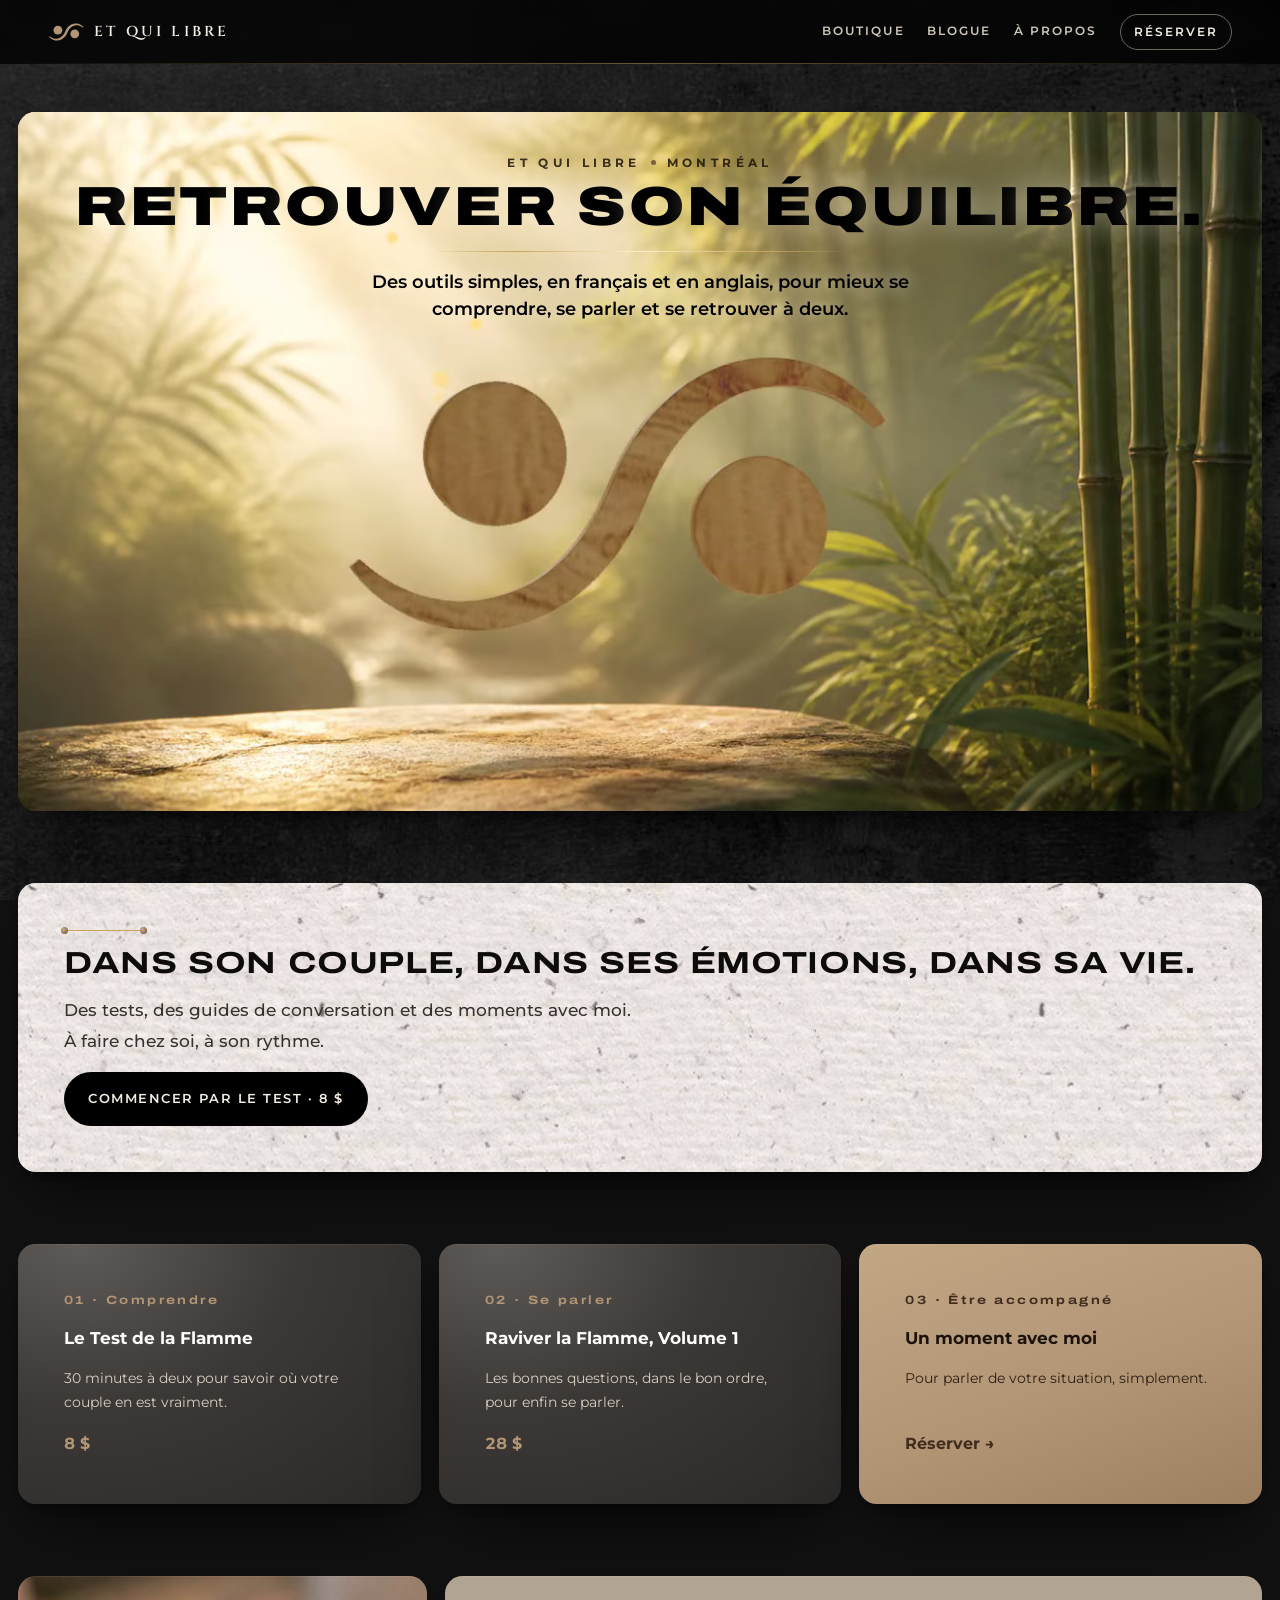
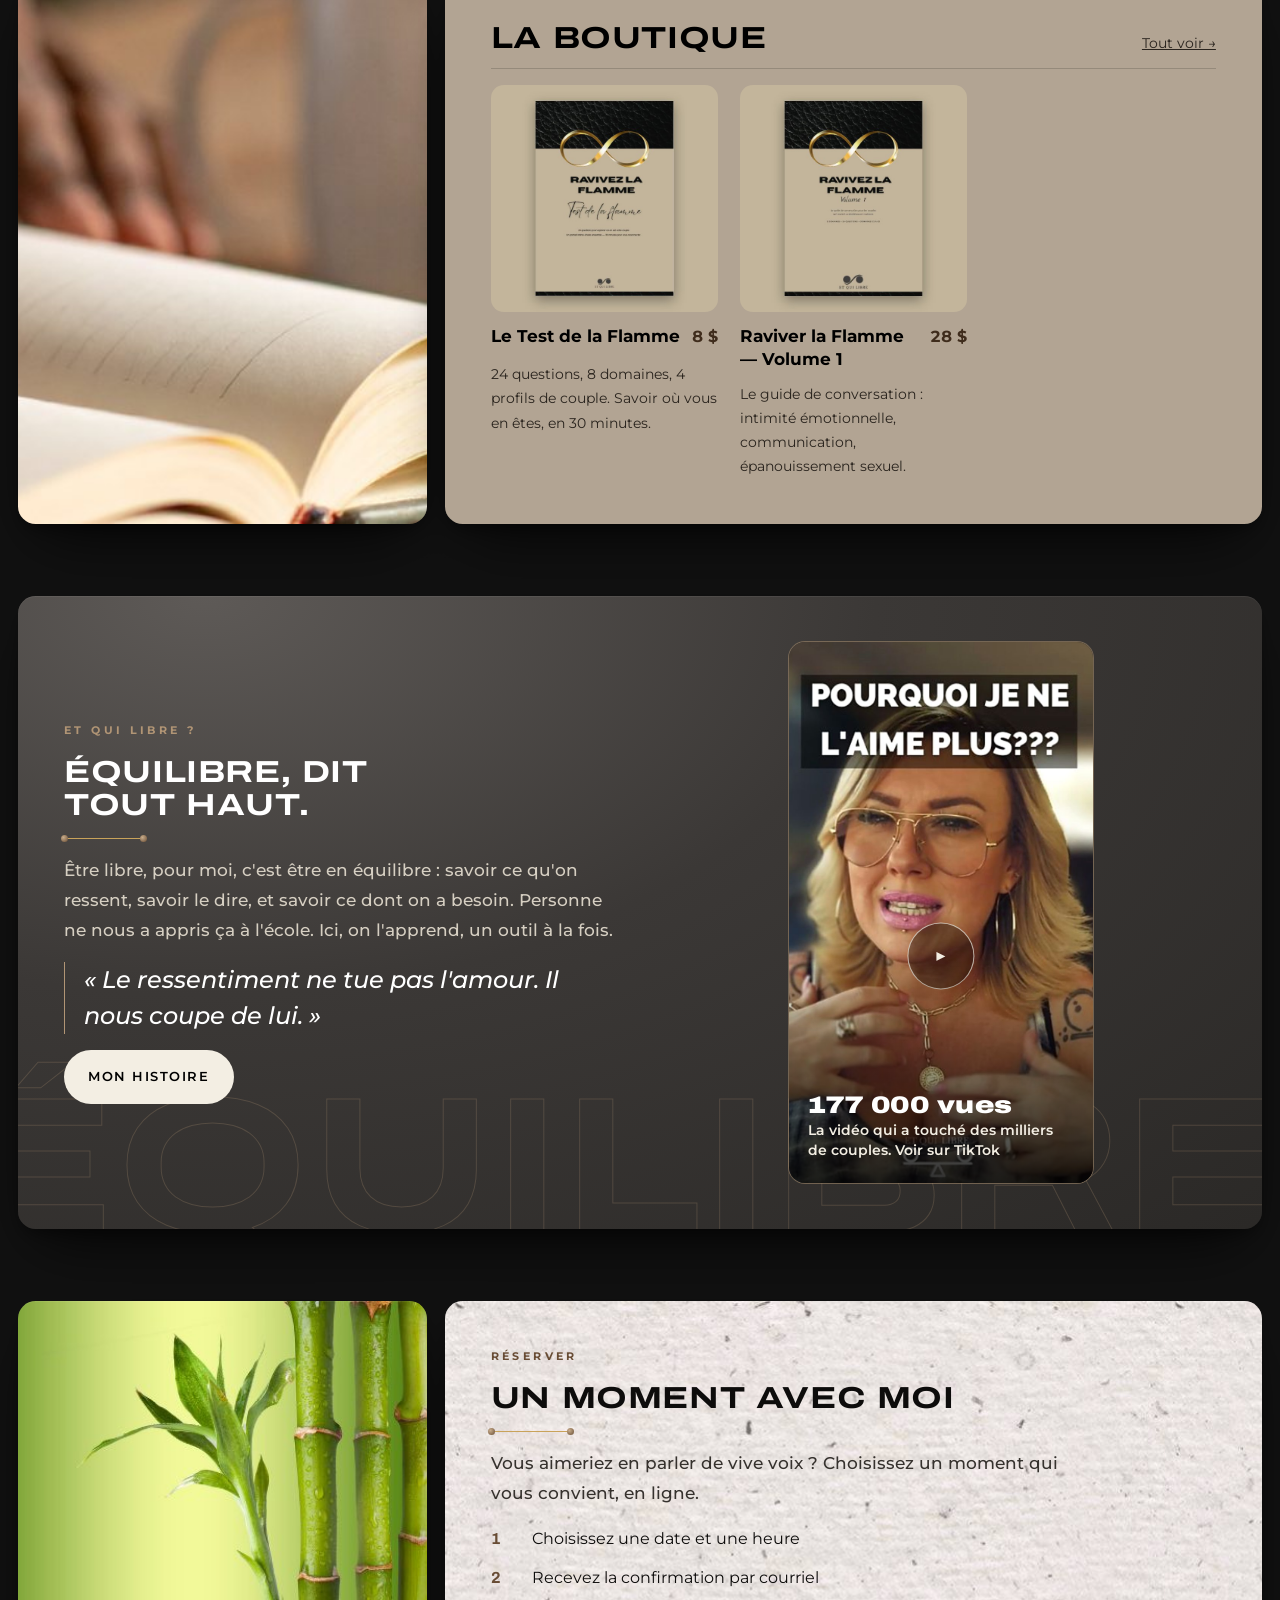
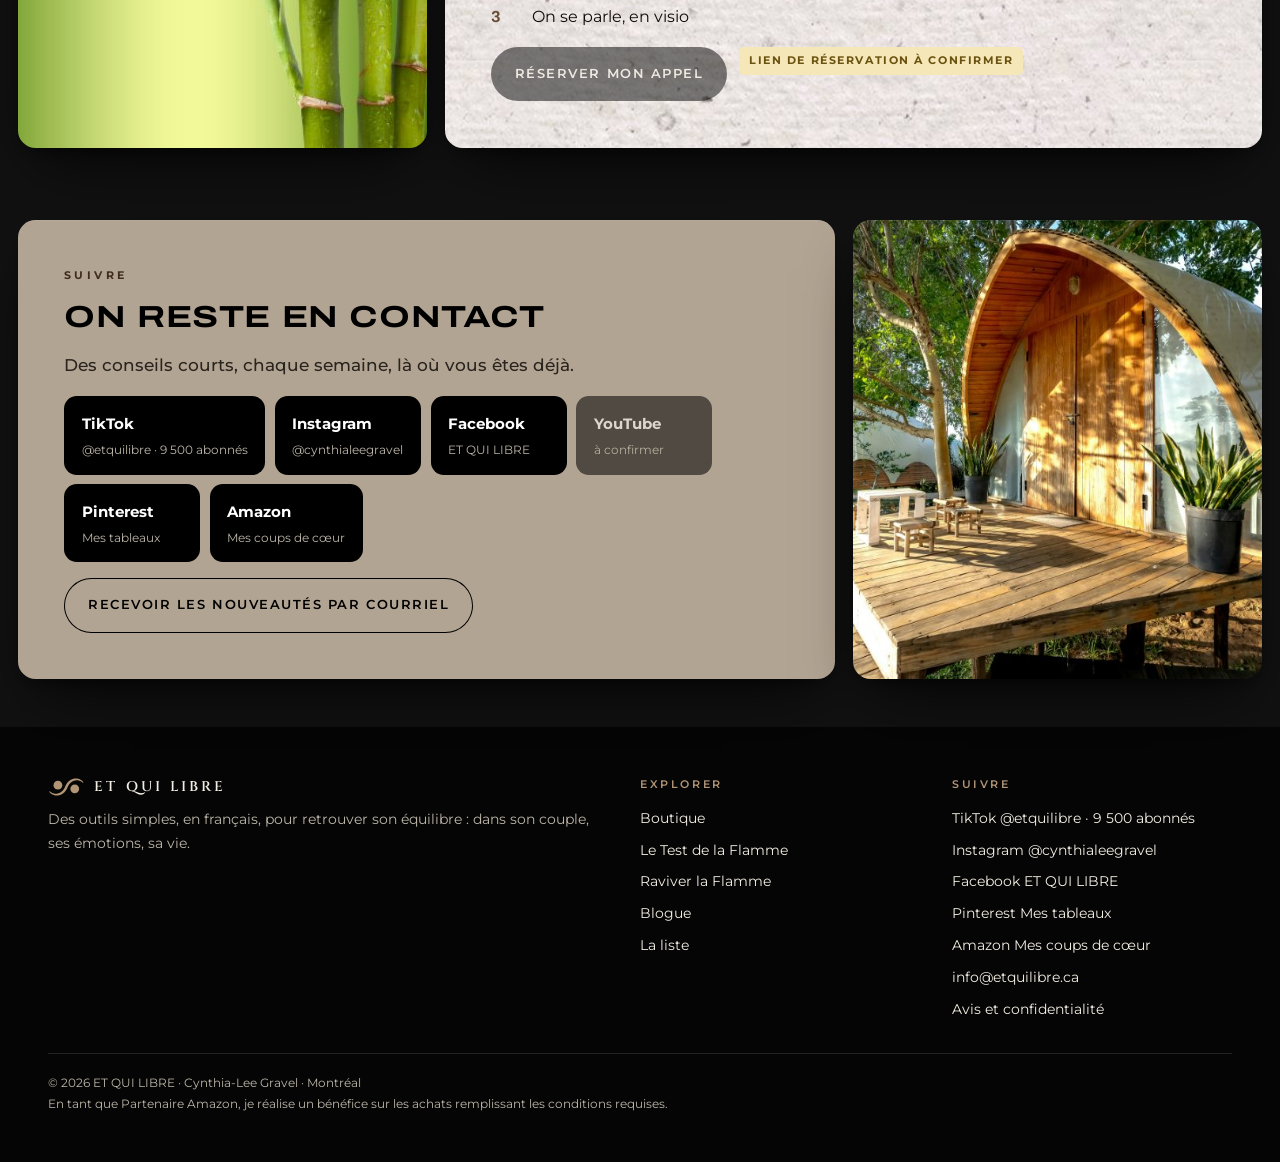
==== commit f5192d5c: "Prix qui finissent par 8 (8 $ / 28 $) + images à jour Co-Authored-By: Claude Opus 5.5 <noreply@anthr" ====
--- a/index.html
+++ b/index.html
@@ -28,13 +28,13 @@
   <div class="or"></div>
   <h2 class="script">Dans son couple, dans ses émotions, dans sa vie.</h2>
   <p class="lede">Des tests, des guides de conversation et des moments avec moi. À faire chez soi, à son rythme.</p>
-  <div class="btns"><a class="btn" href="test/index.html">Commencer par le test · 7 $</a></div>
+  <div class="btns"><a class="btn" href="test/index.html">Commencer par le test · 8 $</a></div>
  </div>
 </section>
 
 <section class="rangee r-3">
- <a class="tuile sombre voie" href="test/index.html"><span class="num">01 · Comprendre</span><h3>Le Test de la Flamme</h3><p class="note">30 minutes à deux pour savoir où votre couple en est vraiment.</p><span class="prix">7 $</span></a>
- <a class="tuile sombre voie" href="kit/index.html"><span class="num">02 · Se parler</span><h3>Raviver la Flamme, Volume 1</h3><p class="note">Les bonnes questions, dans le bon ordre, pour enfin se parler.</p><span class="prix">27 $</span></a>
+ <a class="tuile sombre voie" href="test/index.html"><span class="num">01 · Comprendre</span><h3>Le Test de la Flamme</h3><p class="note">30 minutes à deux pour savoir où votre couple en est vraiment.</p><span class="prix">8 $</span></a>
+ <a class="tuile sombre voie" href="kit/index.html"><span class="num">02 · Se parler</span><h3>Raviver la Flamme, Volume 1</h3><p class="note">Les bonnes questions, dans le bon ordre, pour enfin se parler.</p><span class="prix">28 $</span></a>
  <a class="tuile bois voie" href="#reserver"><span class="num">03 · Être accompagné</span><h3>Un moment avec moi</h3><p class="note">Pour parler de votre situation, simplement.</p><span class="prix">Réserver →</span></a>
 </section>
 
@@ -42,7 +42,7 @@
  <div class="tuile photo-t" style="background-image:url(assets/ecriture.jpg);background-position:62% center" role="img" aria-label="Une main qui écrit dans un carnet, à la lueur d'une bougie"></div>
  <div class="tuile gris">
   <div class="coll-head"><h2 class="script">La boutique</h2><a class="note" href="boutique/index.html">Tout voir →</a></div>
-  <div class="grid"><a class="prod" href="test/index.html" style="text-decoration:none"><div class="vis"><img src="assets/test-flamme.jpg" alt="Le Test de la Flamme" loading="lazy"></div><div class="ligne"><h3>Le Test de la Flamme</h3><span class="prix">7 $</span></div><p class="note">24 questions, 8 domaines, 4 profils de couple. Savoir où vous en êtes, en 30 minutes.</p></a><a class="prod" href="kit/index.html" style="text-decoration:none"><div class="vis"><img src="assets/volume-1.jpg" alt="Raviver la Flamme — Volume 1" loading="lazy"></div><div class="ligne"><h3>Raviver la Flamme — Volume 1</h3><span class="prix">27 $</span></div><p class="note">Le guide de conversation : intimité émotionnelle, communication, épanouissement sexuel.</p></a></div>
+  <div class="grid"><a class="prod" href="test/index.html" style="text-decoration:none"><div class="vis"><img src="assets/test-flamme.jpg" alt="Le Test de la Flamme" loading="lazy"></div><div class="ligne"><h3>Le Test de la Flamme</h3><span class="prix">8 $</span></div><p class="note">24 questions, 8 domaines, 4 profils de couple. Savoir où vous en êtes, en 30 minutes.</p></a><a class="prod" href="kit/index.html" style="text-decoration:none"><div class="vis"><img src="assets/volume-1.jpg" alt="Raviver la Flamme — Volume 1" loading="lazy"></div><div class="ligne"><h3>Raviver la Flamme — Volume 1</h3><span class="prix">28 $</span></div><p class="note">Le guide de conversation : intimité émotionnelle, communication, épanouissement sexuel.</p></a></div>
  </div>
 </section>
 
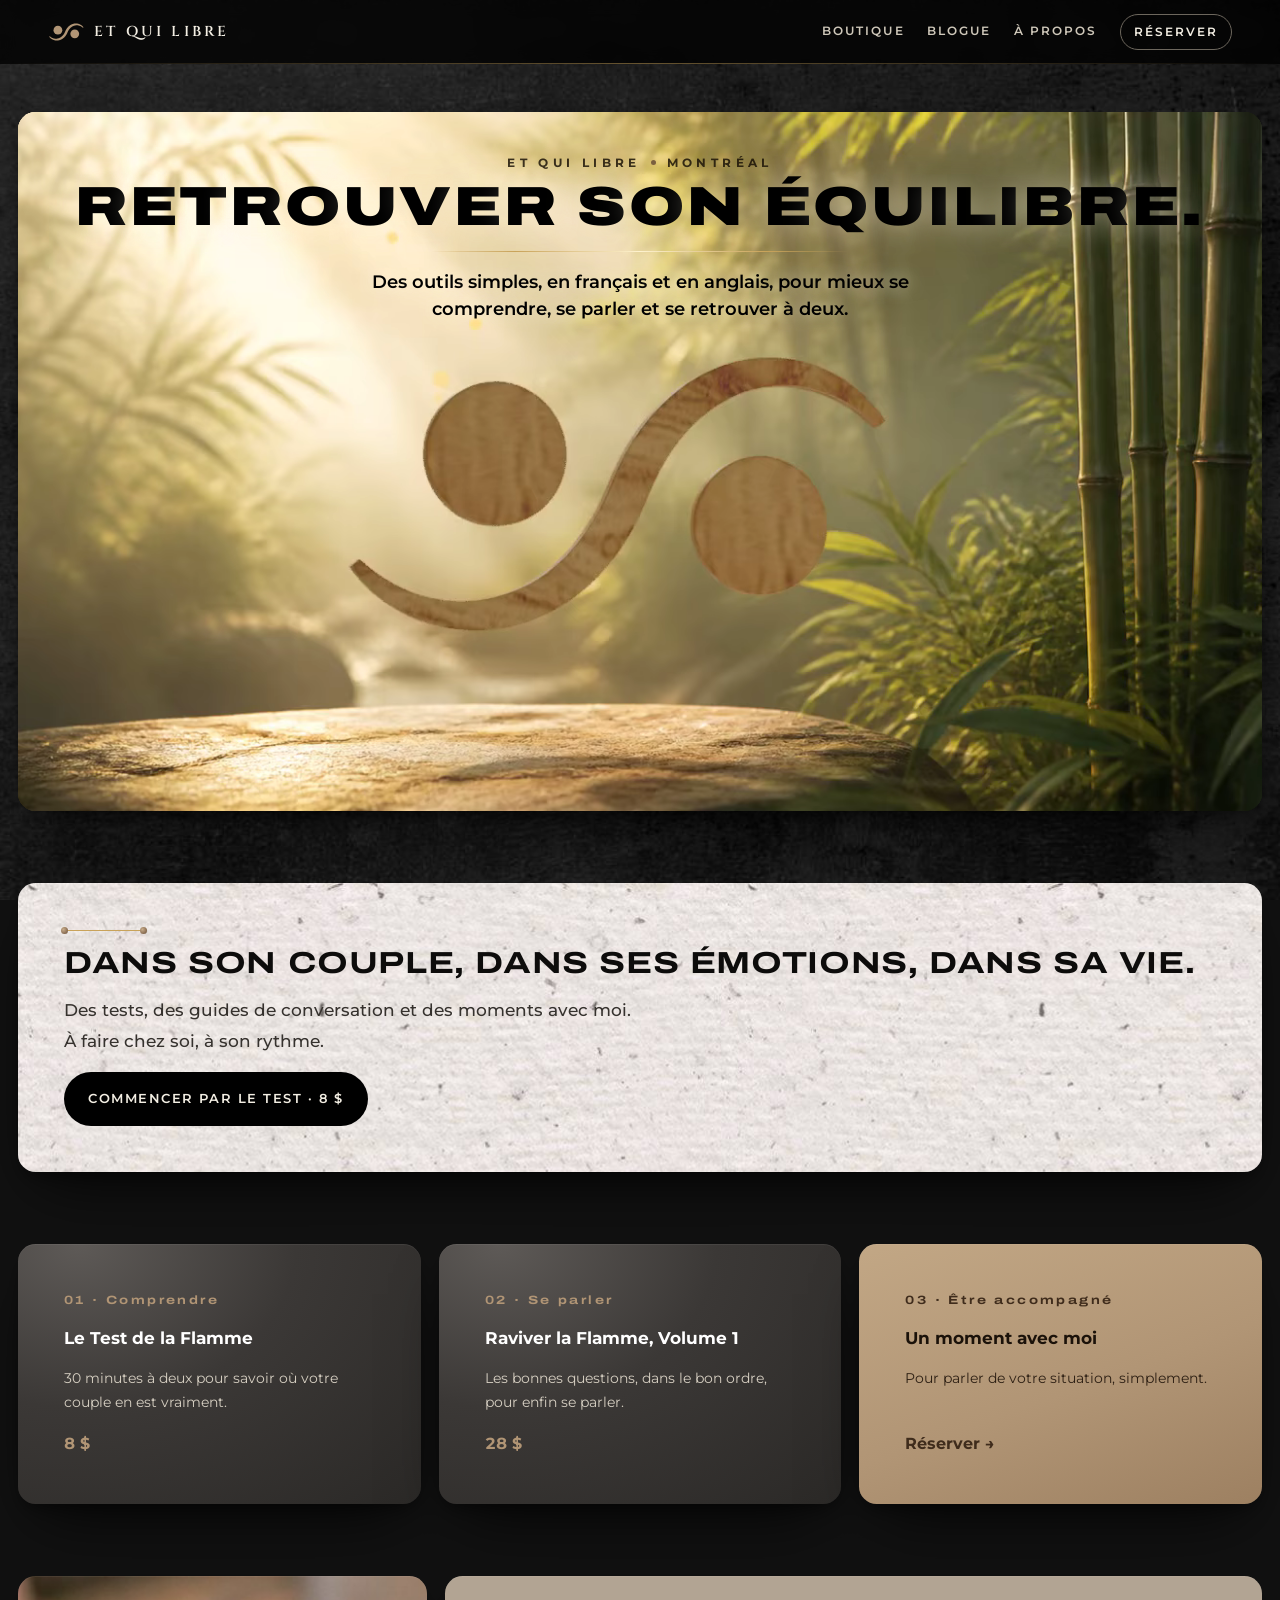
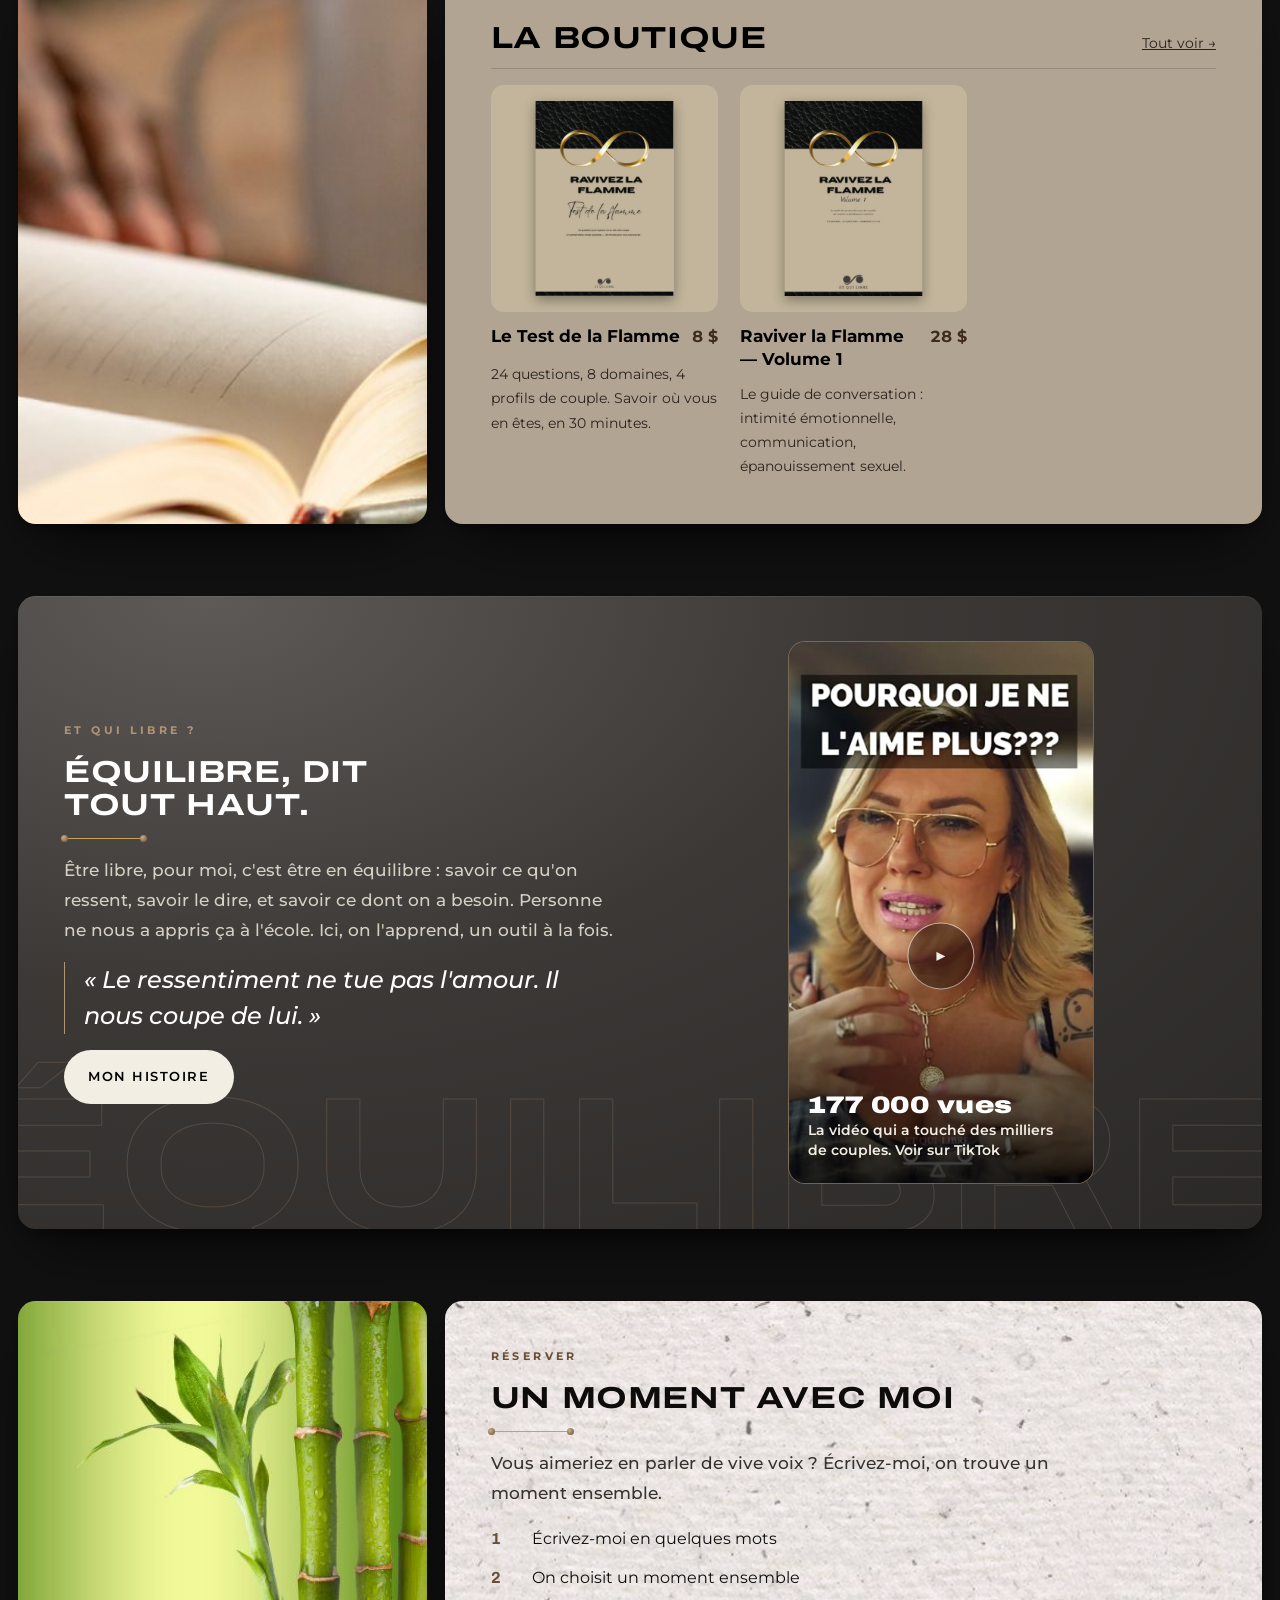
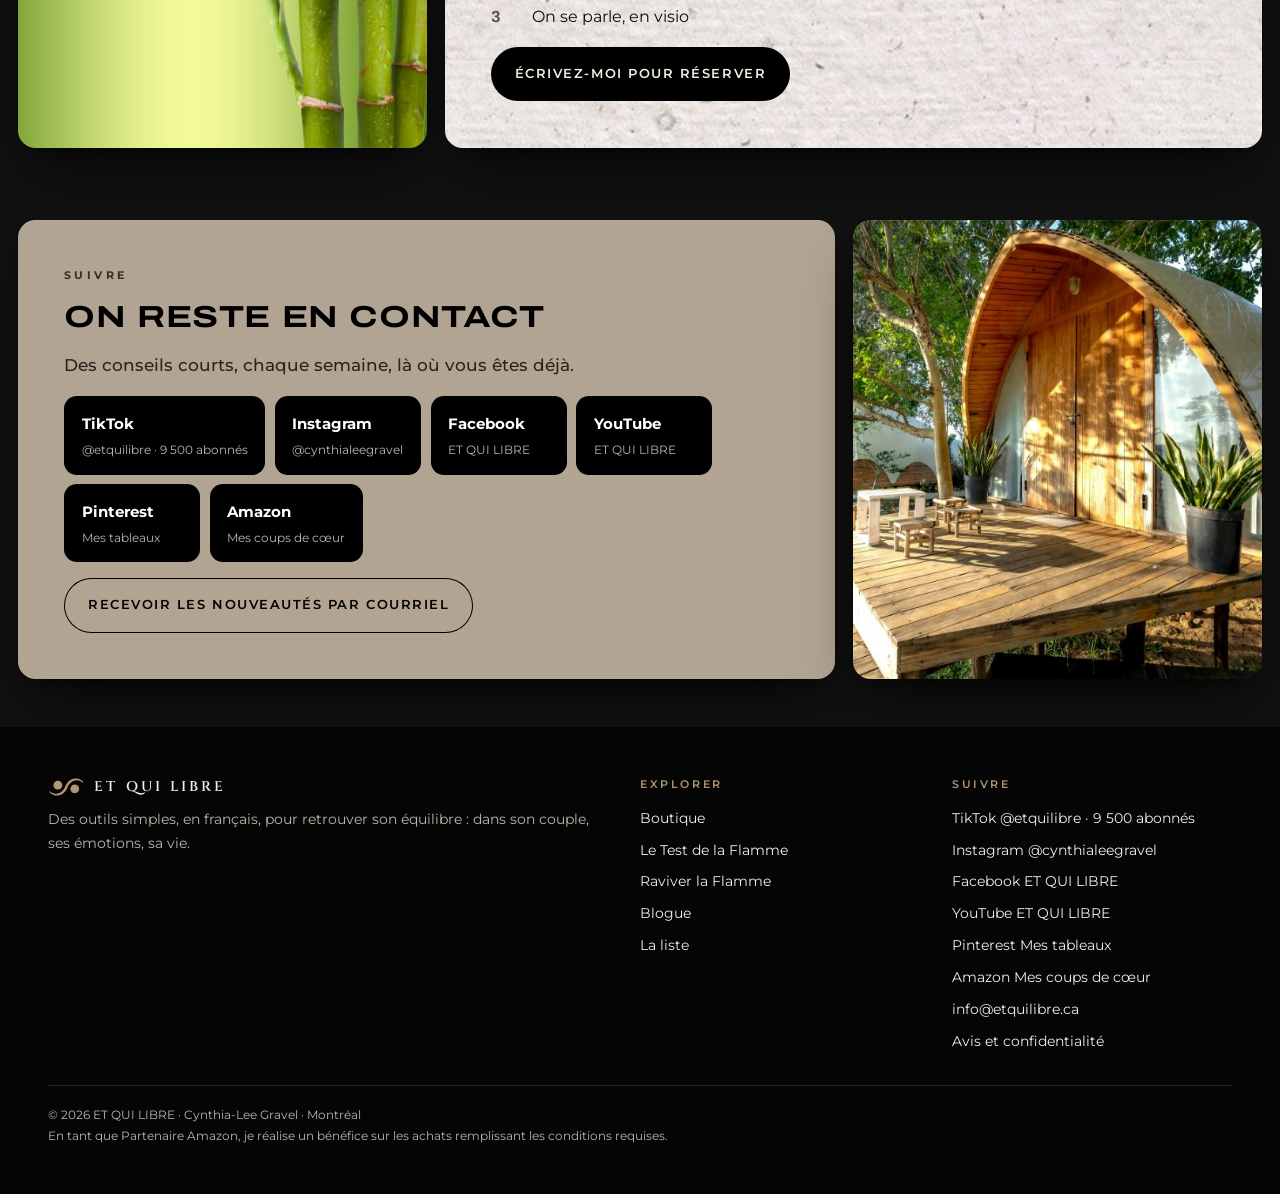
==== commit f2034605: "Réserver: bouton temporaire « Écrivez-moi pour réserver » + lien YouTube Co-Authored-By: Claude Opus" ====
--- a/index.html
+++ b/index.html
@@ -66,9 +66,9 @@
   <span class="eyebrow">Réserver</span>
   <h2 class="script">Un moment avec moi</h2>
   <div class="or"></div>
-  <p class="lede">Vous aimeriez en parler de vive voix ? Choisissez un moment qui vous convient, en ligne.</p>
-  <ol class="etapes"><li>Choisissez une date et une heure</li><li>Recevez la confirmation par courriel</li><li>On se parle, en visio</li></ol>
-  <div class="btns"><span class="btn" aria-disabled="true">Réserver mon appel</span><span class="a-confirmer">Lien de réservation à confirmer</span></div>
+  <p class="lede">Vous aimeriez en parler de vive voix ? Écrivez-moi, on trouve un moment ensemble.</p>
+  <ol class="etapes"><li>Écrivez-moi en quelques mots</li><li>On choisit un moment ensemble</li><li>On se parle, en visio</li></ol>
+  <div class="btns"><a class="btn" href="mailto:info@etquilibre.ca?subject=R%C3%A9server%20un%20moment%20avec%20moi">Écrivez-moi pour réserver</a></div>
  </div>
 </section>
 
@@ -77,7 +77,7 @@
   <span class="eyebrow">Suivre</span>
   <h2 class="script">On reste en contact</h2>
   <p class="lede">Des conseils courts, chaque semaine, là où vous êtes déjà.</p>
-  <div class="reseaux"><a class="reseau" href="https://www.tiktok.com/@etquilibre" target="_blank" rel="noopener"><b>TikTok</b><span>@etquilibre · 9 500 abonnés</span></a><a class="reseau" href="https://www.instagram.com/cynthialeegravel/" target="_blank" rel="noopener"><b>Instagram</b><span>@cynthialeegravel</span></a><a class="reseau" href="https://www.facebook.com/profile.php?id=100063501461321" target="_blank" rel="noopener"><b>Facebook</b><span>ET QUI LIBRE</span></a><div class="reseau off"><b>YouTube</b><span>à confirmer</span></div><a class="reseau" href="https://pin.it/4rcnFLC" target="_blank" rel="noopener"><b>Pinterest</b><span>Mes tableaux</span></a><a class="reseau" href="https://www.amazon.com/shop/cynthia-leegravel" target="_blank" rel="noopener"><b>Amazon</b><span>Mes coups de cœur</span></a></div>
+  <div class="reseaux"><a class="reseau" href="https://www.tiktok.com/@etquilibre" target="_blank" rel="noopener"><b>TikTok</b><span>@etquilibre · 9 500 abonnés</span></a><a class="reseau" href="https://www.instagram.com/cynthialeegravel/" target="_blank" rel="noopener"><b>Instagram</b><span>@cynthialeegravel</span></a><a class="reseau" href="https://www.facebook.com/profile.php?id=100063501461321" target="_blank" rel="noopener"><b>Facebook</b><span>ET QUI LIBRE</span></a><a class="reseau" href="https://www.youtube.com/channel/UCJyCUbqBC_mSLCVzYKLMlRA" target="_blank" rel="noopener"><b>YouTube</b><span>ET QUI LIBRE</span></a><a class="reseau" href="https://pin.it/4rcnFLC" target="_blank" rel="noopener"><b>Pinterest</b><span>Mes tableaux</span></a><a class="reseau" href="https://www.amazon.com/shop/cynthia-leegravel" target="_blank" rel="noopener"><b>Amazon</b><span>Mes coups de cœur</span></a></div>
   <div class="btns"><a class="btn ligne" href="liste/index.html">Recevoir les nouveautés par courriel</a></div>
  </div>
  <div class="tuile photo-t" style="background-image:url(assets/refuge.jpg)" role="img" aria-label="Un refuge en bois dans la nature"></div>
@@ -85,7 +85,7 @@
 </main><footer><div class="wrap">
 <div class="col"><div class="logo-pied"><svg viewBox="0 0 100 60" aria-hidden="true"><path d="M3.3 42.6 L3.8 43.4 L4.4 44.1 L5.0 44.9 L5.7 45.6 L6.4 46.2 L7.0 46.9 L7.8 47.5 L8.5 48.1 L9.3 48.6 L10.0 49.2 L10.8 49.7 L11.6 50.1 L12.5 50.6 L13.3 51.0 L14.2 51.4 L15.1 51.7 L15.9 52.0 L16.8 52.3 L17.8 52.5 L18.7 52.8 L19.6 52.9 L20.6 53.1 L21.5 53.2 L22.5 53.3 L23.4 53.3 L24.4 53.3 L25.4 53.3 L26.3 53.2 L27.3 53.1 L28.3 53.0 L29.3 52.8 L30.3 52.6 L31.2 52.4 L32.2 52.1 L33.2 51.7 L34.1 51.4 L35.1 51.0 L36.0 50.6 L37.0 50.1 L37.9 49.6 L38.8 49.0 L39.8 48.4 L40.7 47.8 L41.5 47.1 L42.4 46.4 L43.3 45.7 L44.1 44.9 L44.9 44.1 L45.7 43.2 L46.5 42.3 L47.3 41.4 L48.0 40.4 L48.8 39.4 L49.5 38.4 L50.1 37.3 L50.8 36.2 L51.4 35.0 L52.0 33.8 L52.6 32.6 L53.1 31.4 L53.6 30.2 L54.1 29.2 L54.6 28.1 L55.1 27.1 L55.7 26.2 L56.2 25.3 L56.8 24.4 L57.4 23.5 L58.0 22.7 L58.6 21.9 L59.2 21.2 L59.9 20.5 L60.5 19.8 L61.2 19.1 L61.8 18.5 L62.5 17.9 L63.2 17.3 L63.9 16.8 L64.6 16.3 L65.3 15.8 L66.0 15.3 L66.8 14.9 L67.5 14.5 L68.2 14.1 L69.0 13.8 L69.7 13.5 L70.5 13.2 L71.3 12.9 L72.0 12.7 L72.8 12.5 L73.6 12.3 L74.3 12.2 L75.1 12.0 L75.9 11.9 L76.7 11.8 L77.5 11.8 L78.3 11.8 L79.0 11.8 L79.8 11.8 L80.6 11.9 L81.4 11.9 L82.2 12.1 L82.9 12.2 L83.7 12.4 L84.5 12.5 L85.3 12.8 L86.0 13.0 L86.8 13.3 L87.5 13.6 L88.3 13.9 L89.0 14.2 L89.7 14.6 L90.5 15.0 L91.2 15.5 L91.9 15.9 L92.6 16.4 L93.3 16.9 L94.0 17.5 L94.6 18.0 L95.3 18.6 L96.7 17.4 L96.2 16.6 L95.6 15.9 L95.0 15.1 L94.3 14.4 L93.6 13.8 L93.0 13.1 L92.2 12.5 L91.5 11.9 L90.7 11.4 L90.0 10.8 L89.2 10.3 L88.4 9.9 L87.5 9.4 L86.7 9.0 L85.8 8.6 L84.9 8.3 L84.1 8.0 L83.2 7.7 L82.2 7.5 L81.3 7.2 L80.4 7.1 L79.4 6.9 L78.5 6.8 L77.5 6.7 L76.6 6.7 L75.6 6.7 L74.6 6.7 L73.7 6.8 L72.7 6.9 L71.7 7.0 L70.7 7.2 L69.7 7.4 L68.8 7.6 L67.8 7.9 L66.8 8.3 L65.9 8.6 L64.9 9.0 L64.0 9.4 L63.0 9.9 L62.1 10.4 L61.2 11.0 L60.2 11.6 L59.3 12.2 L58.5 12.9 L57.6 13.6 L56.7 14.3 L55.9 15.1 L55.1 15.9 L54.3 16.8 L53.5 17.7 L52.7 18.6 L52.0 19.6 L51.2 20.6 L50.5 21.6 L49.9 22.7 L49.2 23.8 L48.6 25.0 L48.0 26.2 L47.4 27.4 L46.9 28.6 L46.4 29.8 L45.9 30.8 L45.4 31.9 L44.9 32.9 L44.3 33.8 L43.8 34.7 L43.2 35.6 L42.6 36.5 L42.0 37.3 L41.4 38.1 L40.8 38.8 L40.1 39.5 L39.5 40.2 L38.8 40.9 L38.2 41.5 L37.5 42.1 L36.8 42.7 L36.1 43.2 L35.4 43.7 L34.7 44.2 L34.0 44.7 L33.2 45.1 L32.5 45.5 L31.8 45.9 L31.0 46.2 L30.3 46.5 L29.5 46.8 L28.7 47.1 L28.0 47.3 L27.2 47.5 L26.4 47.7 L25.7 47.8 L24.9 48.0 L24.1 48.1 L23.3 48.2 L22.5 48.2 L21.7 48.2 L21.0 48.2 L20.2 48.2 L19.4 48.1 L18.6 48.1 L17.8 47.9 L17.1 47.8 L16.3 47.6 L15.5 47.5 L14.7 47.2 L14.0 47.0 L13.2 46.7 L12.5 46.4 L11.7 46.1 L11.0 45.8 L10.3 45.4 L9.5 45.0 L8.8 44.5 L8.1 44.1 L7.4 43.6 L6.7 43.1 L6.0 42.5 L5.4 42.0 L4.7 41.4Z" fill="currentColor"/><circle cx="27" cy="25" r="12" fill="currentColor"/><circle cx="73" cy="35" r="12" fill="currentColor"/></svg><span>ET QUI LIBRE</span></div><p>Des outils simples, en français, pour retrouver son équilibre : dans son couple, ses émotions, sa vie.</p></div>
 <div class="col"><span class="titre">Explorer</span><a href="boutique/index.html">Boutique</a><a href="test/index.html">Le Test de la Flamme</a><a href="kit/index.html">Raviver la Flamme</a><a href="blogue/index.html">Blogue</a><a href="liste/index.html">La liste</a></div>
-<div class="col"><span class="titre">Suivre</span><a href="https://www.tiktok.com/@etquilibre">TikTok @etquilibre · 9 500 abonnés</a><a href="https://www.instagram.com/cynthialeegravel/">Instagram @cynthialeegravel</a><a href="https://www.facebook.com/profile.php?id=100063501461321">Facebook ET QUI LIBRE</a><a href="https://pin.it/4rcnFLC">Pinterest Mes tableaux</a><a href="https://www.amazon.com/shop/cynthia-leegravel">Amazon Mes coups de cœur</a><a href="contact/index.html">info@etquilibre.ca</a><a href="contact/index.html#avis">Avis et confidentialité</a></div>
+<div class="col"><span class="titre">Suivre</span><a href="https://www.tiktok.com/@etquilibre">TikTok @etquilibre · 9 500 abonnés</a><a href="https://www.instagram.com/cynthialeegravel/">Instagram @cynthialeegravel</a><a href="https://www.facebook.com/profile.php?id=100063501461321">Facebook ET QUI LIBRE</a><a href="https://www.youtube.com/channel/UCJyCUbqBC_mSLCVzYKLMlRA">YouTube ET QUI LIBRE</a><a href="https://pin.it/4rcnFLC">Pinterest Mes tableaux</a><a href="https://www.amazon.com/shop/cynthia-leegravel">Amazon Mes coups de cœur</a><a href="contact/index.html">info@etquilibre.ca</a><a href="contact/index.html#avis">Avis et confidentialité</a></div>
 <p class="bas">© 2026 ET QUI LIBRE · Cynthia-Lee Gravel · Montréal<br>En tant que Partenaire Amazon, je réalise un bénéfice sur les achats remplissant les conditions requises.</p></div></footer><script>
 (function(){var d=document.documentElement;d.classList.add('js');
  var rm=false;
